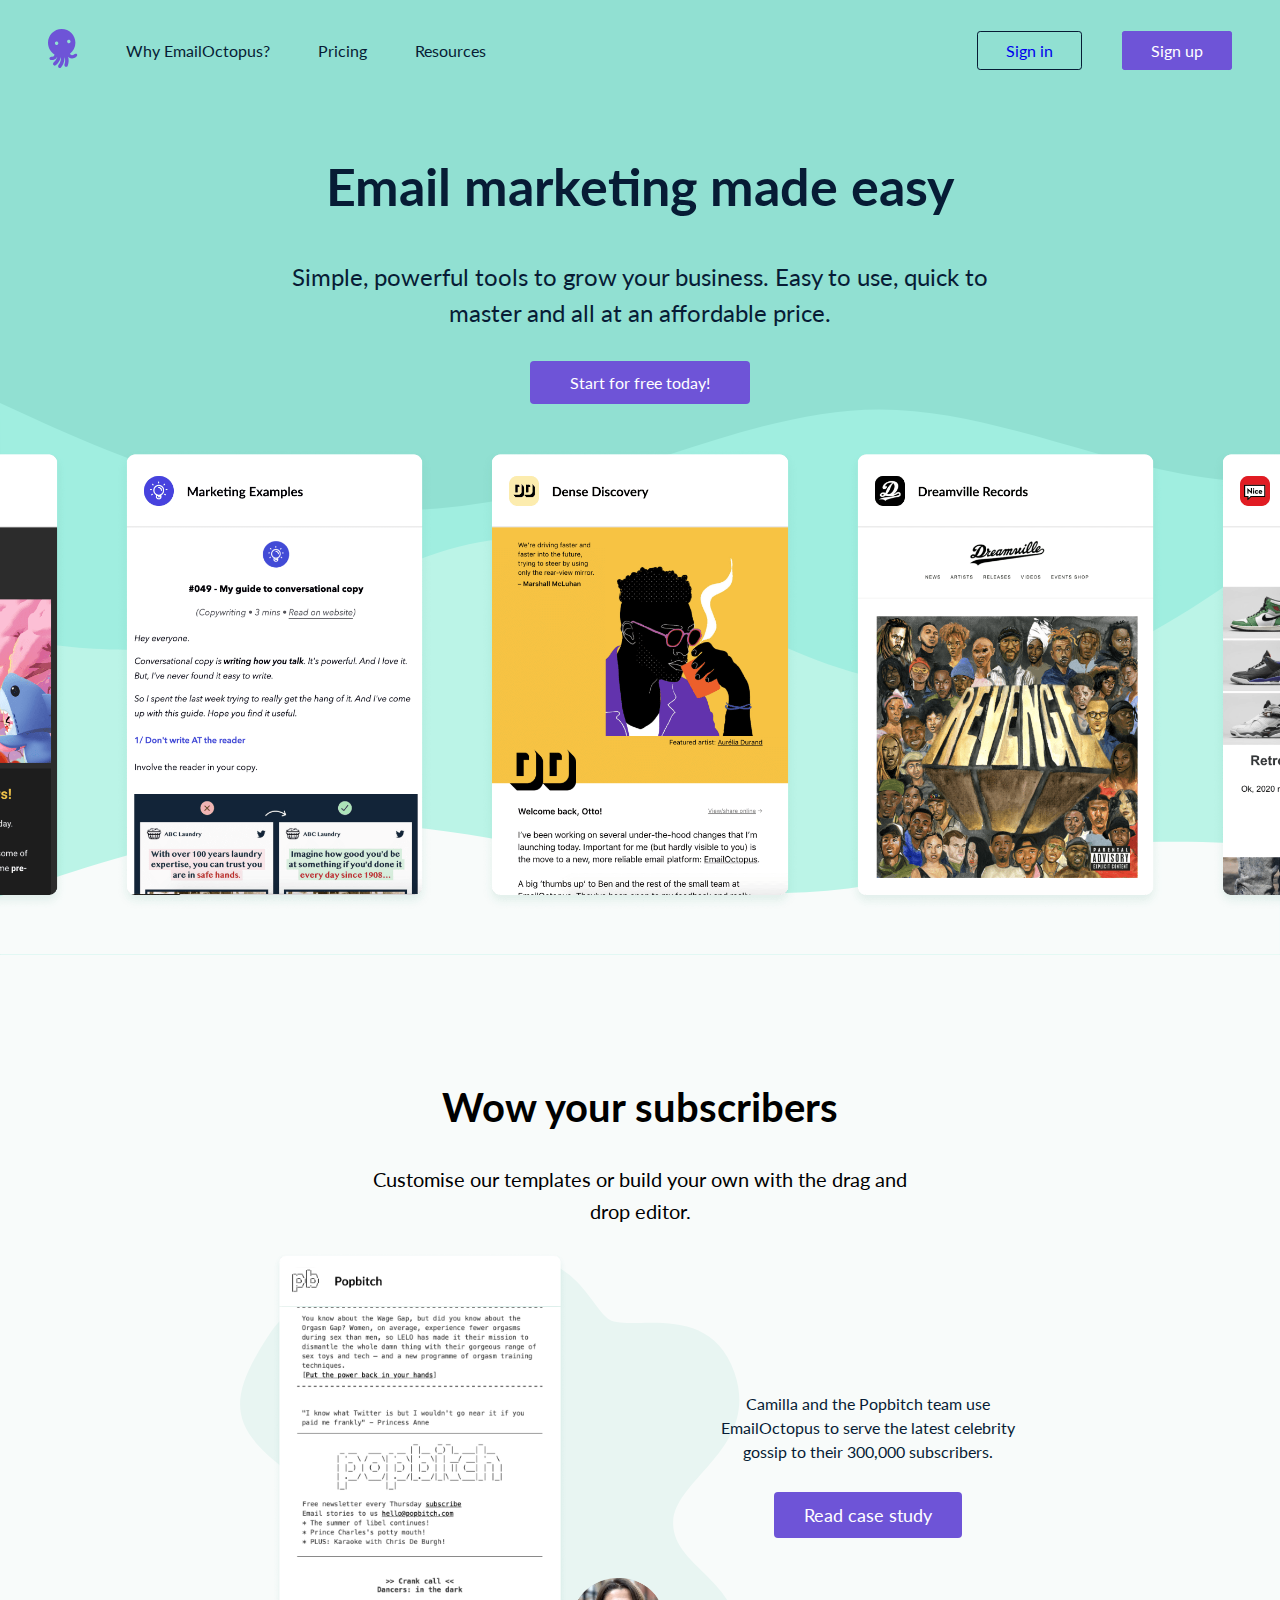
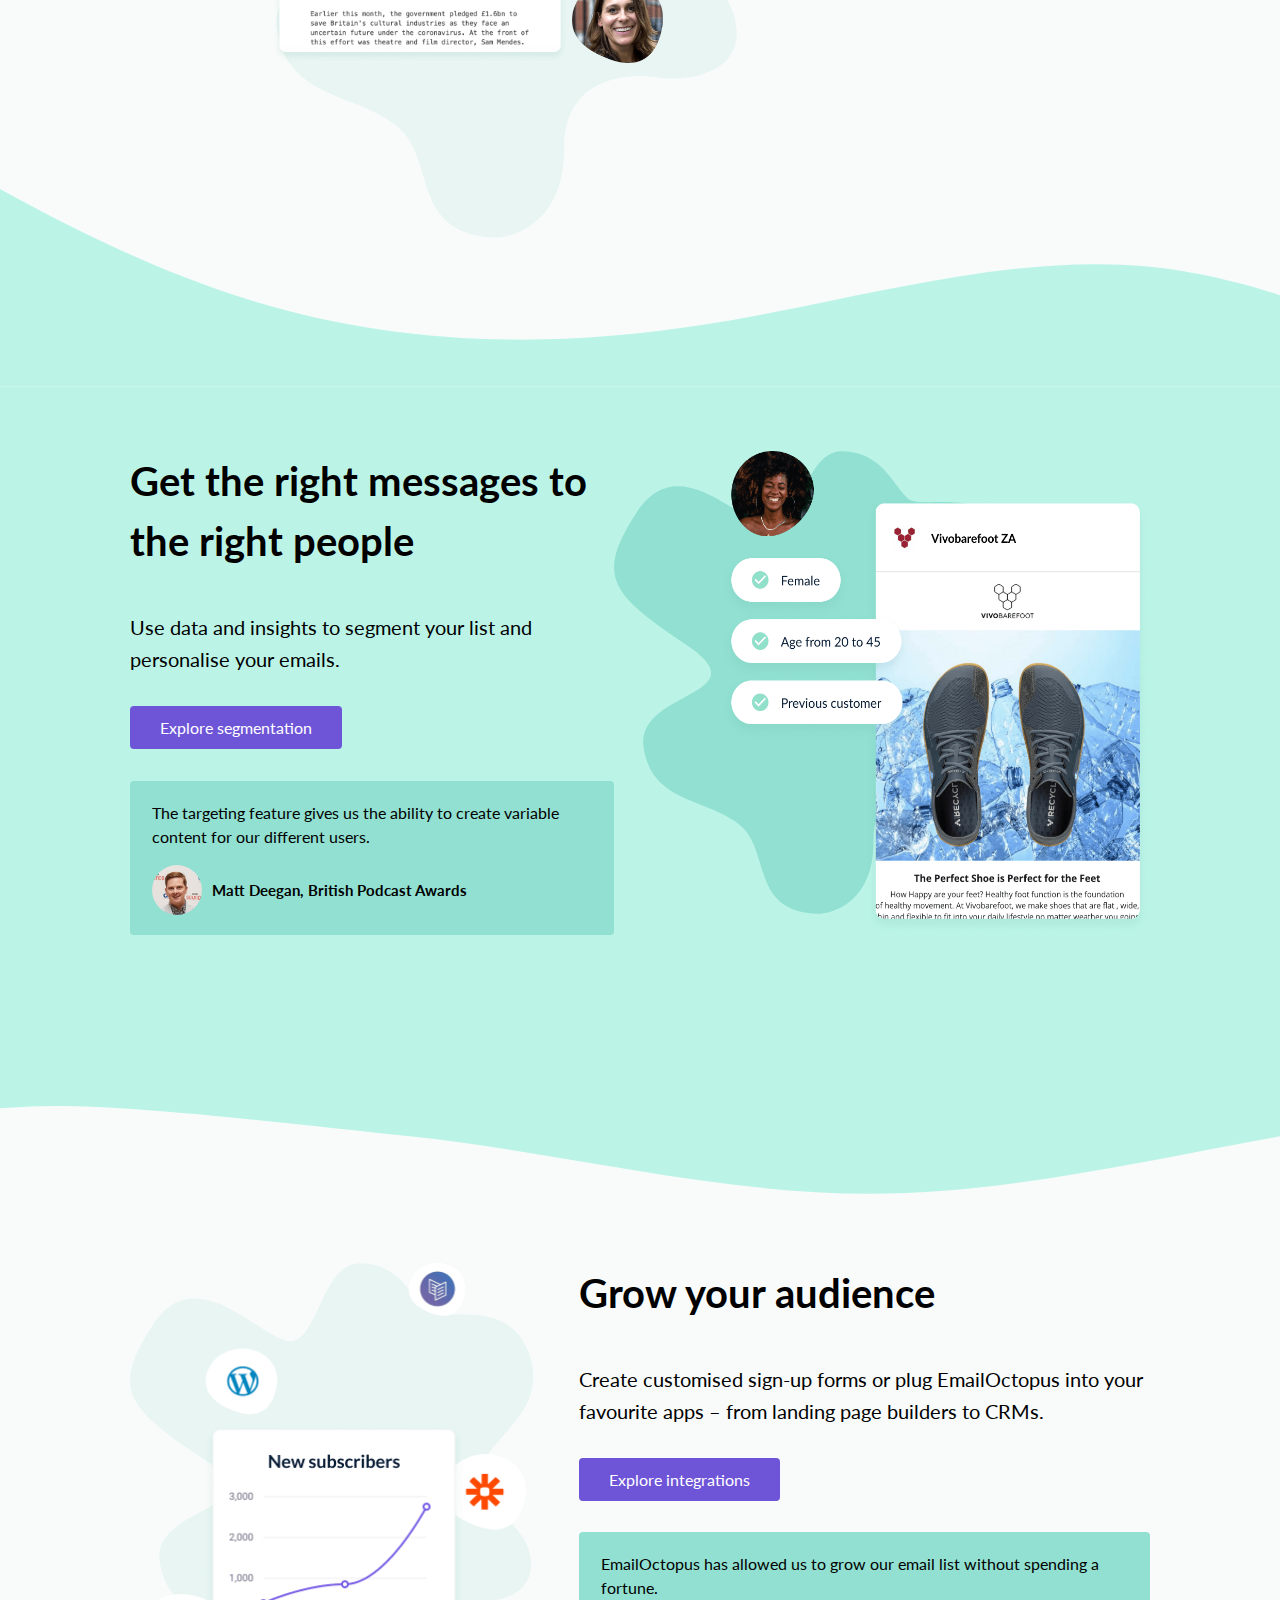
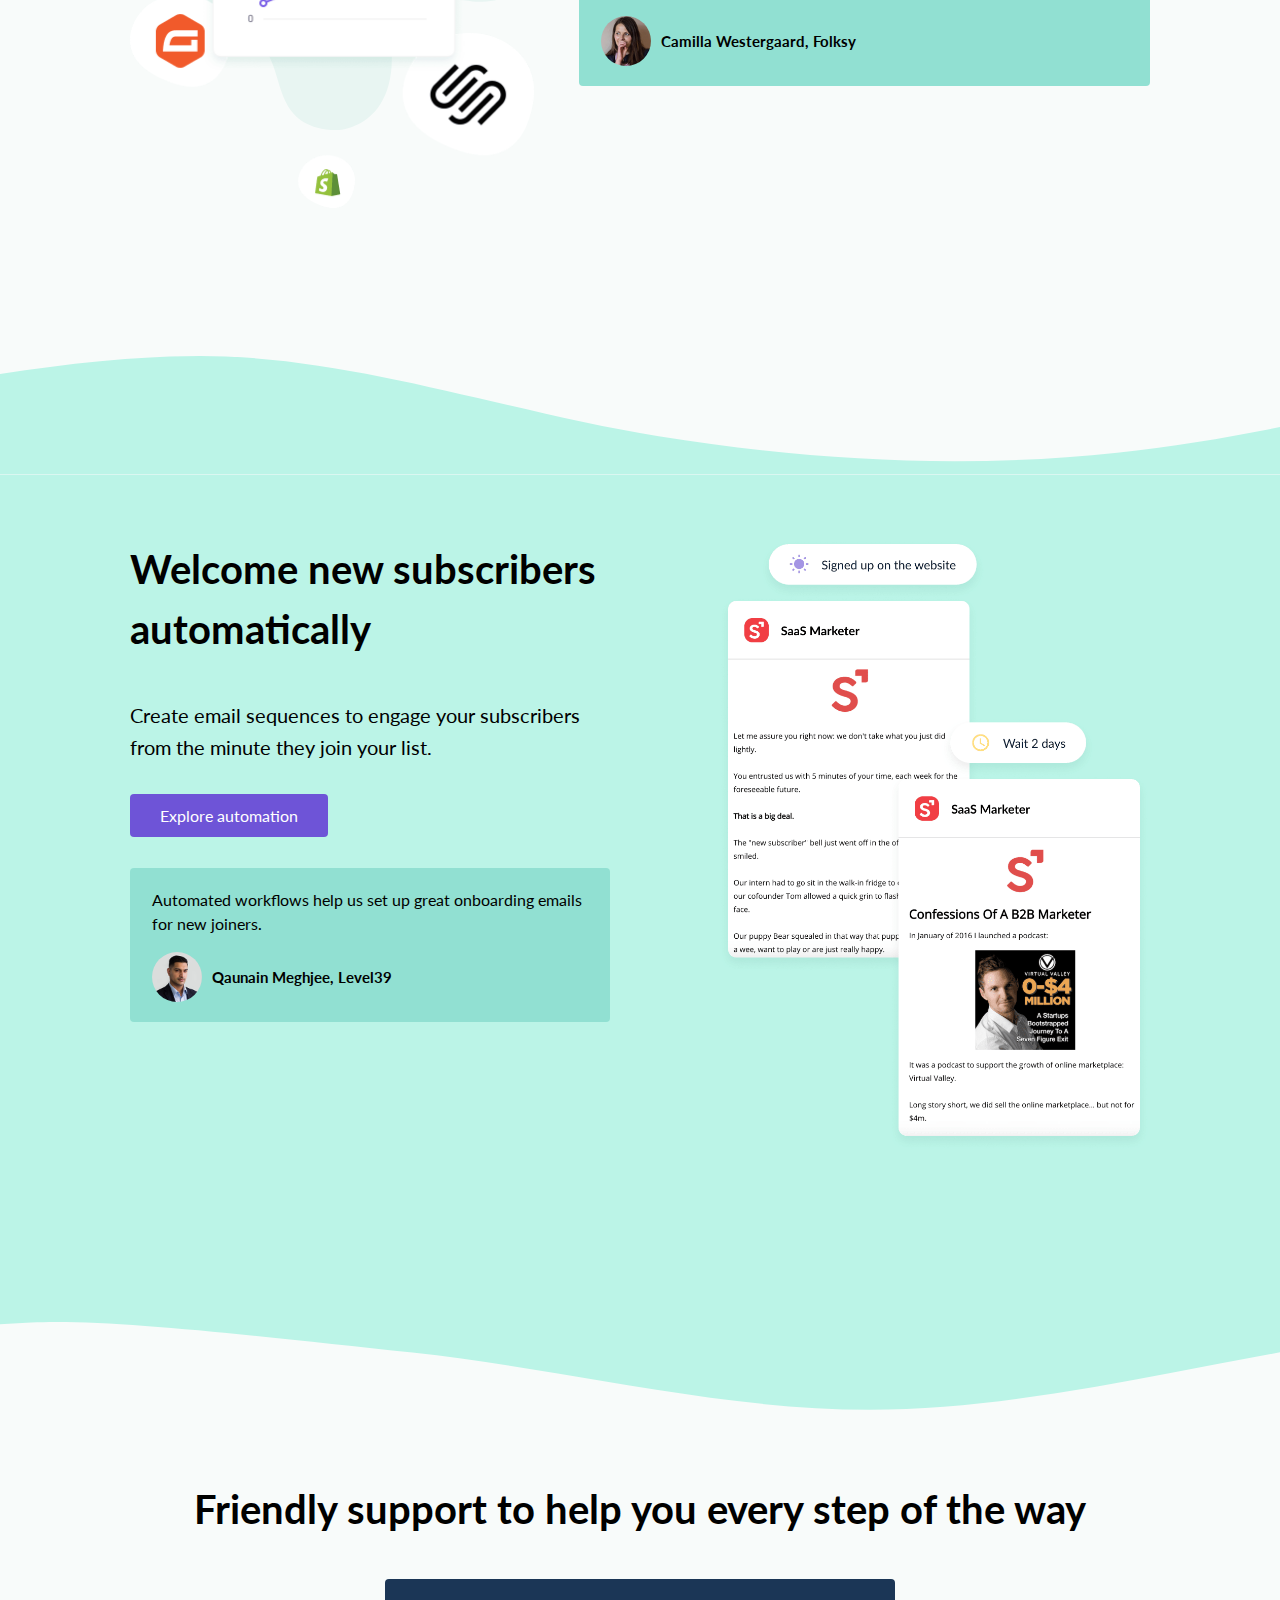
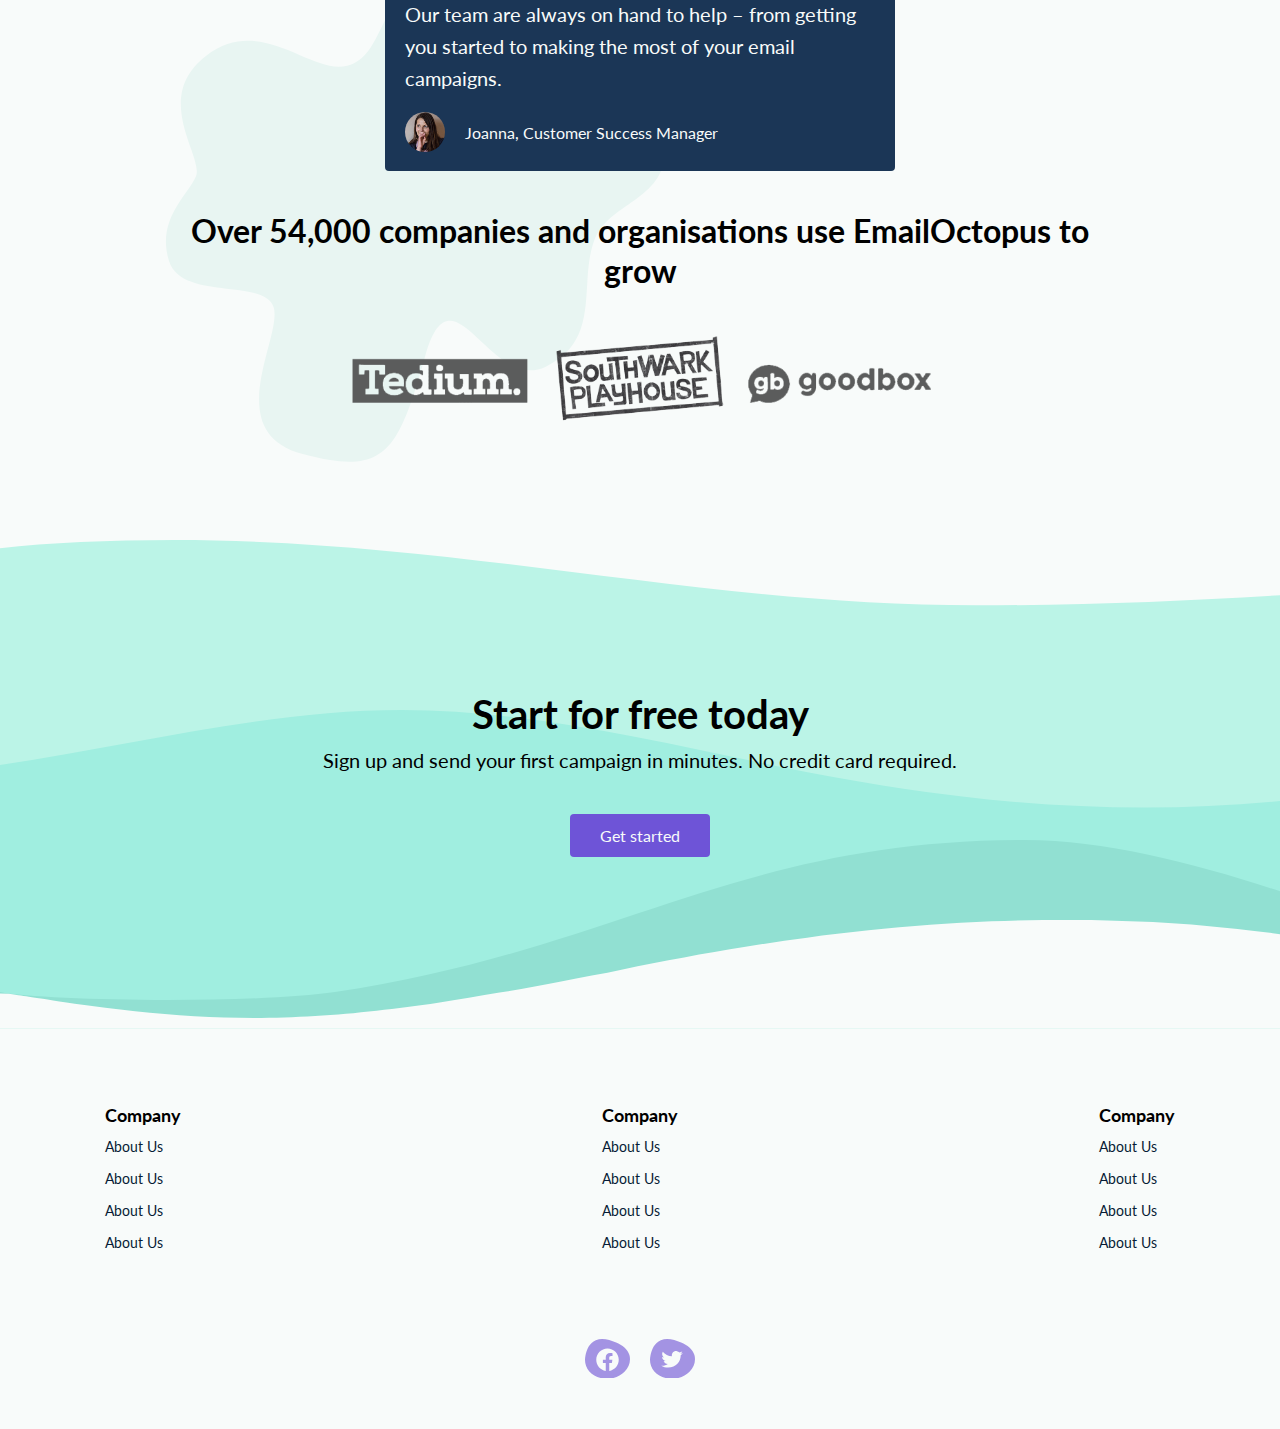
==== index.html @ 508e400a "home page created" ====
<!DOCTYPE html>
<html lang="en">
<head>
    <meta charset="UTF-8">
    <meta http-equiv="X-UA-Compatible" content="IE=edge">
    <meta name="viewport" content="width=device-width, initial-scale=1.0">
    <title>Document</title>
    <link rel="stylesheet" href="assets/css/main.css">
    <link rel="preconnect" href="https://fonts.gstatic.com">
    <link href="https://fonts.googleapis.com/css2?family=Lato:wght@100;300;400;700;900&display=swap" rel="stylesheet">
</head>
<body>
    <nav class="header-container">
        <a href="#">
            <svg viewBox="0 0 30 39" fill="#6e54d7" xmlns="http://www.w3.org/2000/svg">
                <title>EmailOctopus logo</title>
                <path d="M28.4565 24.8621C27.4755 24.3449 26.3964 24.9457 25.9663 25.3868C25.7097 25.653 25.3928 25.8584 25.0457 25.9877C24.6986 26.117 24.3288 26.1702 23.959 26.1398C23.5893 26.1094 23.2346 25.9953 22.9101 25.8127C22.5856 25.6302 22.314 25.3716 22.0951 25.0674C22.0423 24.9914 21.997 24.9153 21.9518 24.8317C25.2721 22.3067 27.4076 18.2987 27.4001 13.7811C27.3925 6.14543 21.1896 -0.0528967 13.6133 0.000340391C6.0822 0.0535775 0 6.21387 0 13.8116C0 18.755 2.58078 23.09 6.45196 25.5313C6.43687 25.653 6.41423 25.7747 6.38405 25.8964C6.29349 26.2615 6.11993 26.5961 5.886 26.8851C5.65207 27.1741 5.35777 27.4023 5.01819 27.562C4.68616 27.7217 4.3164 27.8053 3.94664 27.8053C3.3354 27.8053 1.70543 28.0031 1.44886 29.1819C1.21493 30.2618 2.16575 30.9159 3.06374 31.0528C3.35804 31.0984 3.65988 31.1212 3.96173 31.1212C4.81445 31.1212 5.65961 30.9235 6.42932 30.5585C7.19903 30.1934 7.87818 29.6534 8.42151 28.9918C8.64789 28.718 8.84409 28.429 9.01011 28.1248C9.01011 28.1248 9.01011 28.1172 9.01765 28.1172C9.07048 28.0183 9.2214 28.0791 9.18367 28.1856C9.17612 28.2008 9.17612 28.2084 9.16858 28.2236C8.82145 29.3036 8.31586 30.3227 7.65935 31.2505C7.12357 32.0035 6.50478 32.6879 5.81054 33.2812C5.06347 33.92 4.78426 34.9999 5.28985 35.8441C5.79545 36.6883 6.88964 36.9621 7.65935 36.3537C8.76108 35.4867 9.72699 34.46 10.542 33.304C11.4626 31.9959 12.1644 30.5508 12.6172 29.0146C12.6549 28.8777 12.7077 28.6875 12.753 28.4898C12.7832 28.3529 12.9869 28.3757 12.9869 28.5126C12.9945 28.6875 12.9945 28.8625 12.9945 29.0298C12.9718 30.5508 12.6398 32.0491 12.021 33.4409C11.6437 34.2851 11.1608 35.076 10.5948 35.7985C9.98356 36.5666 9.92319 37.6846 10.5797 38.4147C11.2362 39.1448 12.3606 39.2057 13.002 38.4604C13.9151 37.3956 14.6697 36.2016 15.2508 34.9087C16.0733 33.0758 16.511 31.0984 16.5336 29.0906C16.5336 28.9385 16.5336 28.7864 16.5336 28.6419C16.5336 28.5354 16.6845 28.5126 16.7147 28.6115C16.76 28.7788 16.8053 28.9385 16.8355 29.0526C17.092 30.1782 17.175 31.3342 17.0769 32.4902C17.0015 33.4104 16.8053 34.3231 16.5034 35.1901C16.179 36.1179 16.4883 37.1979 17.3486 37.6618C18.2089 38.1257 19.288 37.8063 19.6426 36.8937C20.1558 35.5856 20.4727 34.2014 20.5935 32.7944C20.6991 31.5928 20.6463 30.3759 20.4576 29.1895C20.4048 28.8397 20.3293 28.4974 20.2539 28.1552C20.2312 28.0715 20.3369 28.0031 20.4048 28.0639C20.6765 28.2997 20.9708 28.505 21.2802 28.6799C22.0197 29.1058 22.8422 29.3644 23.6949 29.4329C24.5476 29.5013 25.4004 29.3796 26.2002 29.083C27.0001 28.7788 27.7246 28.3073 28.3207 27.6913C28.532 27.4707 28.7282 27.2425 28.9018 26.9916C29.43 26.2691 29.264 25.288 28.4565 24.8621ZM8.85918 15.9258C7.92346 16.0551 7.05565 15.4011 6.92737 14.4504C6.79908 13.5074 7.44805 12.6327 8.39132 12.5035C9.32704 12.3742 10.1949 13.0282 10.3231 13.9789C10.4514 14.9219 9.80245 15.7966 8.85918 15.9258ZM19.1295 12.7468C19.0012 11.8038 19.6502 10.9292 20.5935 10.7999C21.5292 10.6706 22.397 11.3246 22.5253 12.2753C22.6536 13.2184 22.0046 14.093 21.0613 14.2223C20.118 14.3515 19.2578 13.6899 19.1295 12.7468Z"></path>
            </svg>
        </a>
        <div class="header-bar">
            <div class="link-bar-left">
                <li>
                    <a href="#">Why EmailOctopus?</a>
                </li>
                <li>
                    <a href="#">Pricing</a>
                </li>
                <li>
                    <a href="#">Resources</a>
                </li>
            </div>
            <div class="link-bar-right">
                <li>
                    <a href="#">Sign in</a>
                </li>
                <li>
                    <a href="#">Sign up</a>
                </li>
            </div>
        </div>  
        <div class="link-btn" onclick="navbar()">
            <div class="line1"></div>
            <div class="line2"></div>
            <div class="line3"></div>
        </div>
    </nav>
    <main class="main-container">
            <div class="top-section">
                <div class="cv-description">
                    <h3>Email marketing made easy</h3>
                    <p>Simple, powerful tools to grow your business. Easy to use, quick to master and all at an affordable price.</p>
                    <li>
                        <a href="#">Start for free today!</a>
                    </li>
                </div>
            </div>
            <div class="card-section">
                <div class="card-container">
                    <svg class="graphic graphic-wave-header-3 graphic-bg-3 fill-functional-1" preserveAspectRatio="none" fill="#A0EEE0" version="1.1" viewBox="0 0 1366.7 589.78" xmlns="http://www.w3.org/2000/svg">
                        <path d="m1366 86.48c-33.52-1.2992-68.96-4.5662-104.4-11.032-107.47-19.604-214.93-68.614-322.4-68.614-107.47 0-214.93 49.01-322.4 78.416-107.47 29.406-214.93 39.208-322.4 19.604-107.47-19.604-214.93-68.614-268.67-93.119l-25.733-11.736 0.7161 589.78h1366z" clip-rule="evenodd" fill-rule="evenodd"></path>
                    </svg>
                    <svg class="graphic graphic-wave-header-2 graphic-bg-2 fill-brand-1" preserveAspectRatio="none" fill="#BBF4E7" version="1.1" viewBox="0 0 1366 444.1" xmlns="http://www.w3.org/2000/svg">
                        <path d="m20.1 108.1-20.1-3.012v90.087l-1.0082e-4 244.14 1366 4.7875 1e-4 -248.93v-187.29c-48.39 36.25-144 107.6-239.6 136.25-96.2 28.827-192.4 14.414-288.6-28.826-27.486-12.354-54.971-27.061-82.457-41.768-68.714-36.769-137.43-73.537-206.14-73.537-60.125 0-120.25 28.151-180.38 56.301-36.075 16.891-72.15 33.781-108.22 44.591-96.2 28.826-192.4 14.413-240.5 7.207z" clip-rule="evenodd" fill-rule="evenodd"></path>
                    </svg>
                    <svg class="graphic graphic-wave-header-1 graphic-bg-1 fill-bg-1" preserveAspectRatio="none" fill="#F8FBFA" version="1.1" viewBox="0 0 1366 139.47" xmlns="http://www.w3.org/2000/svg">
                        <path d="m359.81 0.0058345c-33.069 0.12751-66.138 2.3484-99.207 6.9316-96.2 13.333-192.4 46.664-240.5 63.33l-20.1 6.9648 1.2541e-4 62.235h1366l-1e-4 -115.93c-48.39-3.353-144-9.8555-239.6 3.3945-36.07 5-72.151 12.813-108.22 20.625-60.13 13.021-120.25 26.041-180.38 26.041-68.714 0-137.43-17.006-206.14-34.012-27.485-6.803-54.971-13.606-82.457-19.32-63.131-13.124-126.26-20.507-189.39-20.264z" stroke-width=".77001"></path>
                    </svg>
                    <div class="img-container">
                        <img src="assets/img/1.png" alt="">
                        <img src="assets/img/2.png" alt="">
                        <img src="assets/img/3.png" alt="">
                        <img src="assets/img/4.png" alt="">
                        <img src="assets/img/5.png" alt="">
                    </div>
                </div>
            </div>
            <div class="middle-section">
                <div class="title-box">
                    <h3>Wow your subscribers</h3>
                    <p>Customise our templates or build your own with the drag and drop editor.</p>
                </div>
                <div class="info-section">
                    <svg class="graphic graphic-bg graphic-center h-100 graphic-md-left fill-bg-2" viewBox="0 0 299 346" fill="#E8F5F2" xmlns="http://www.w3.org/2000/svg">
                        <path d="M193.887 292.252C194.155 335.38 165.663 346.053 151.384 345.999C100.805 343.156 118.011 298.092 93.1723 278.733C68.3335 259.373 27.5538 262.695 22.0277 220.844C16.5015 178.993 110.979 183.18 54.494 145.201C-1.99087 107.222 -14.7824 94.1533 17.289 45.4336C49.3604 -3.28618 96.7116 56.6337 118.067 57.8339C139.423 59.0342 141.653 -0.344458 170.94 0.178806C200.226 0.7021 208.95 25.8922 219.683 35.4772C230.417 45.0621 280.14 23.157 295.656 67.815C311.171 112.473 260.512 130.957 259.056 156.698C257.601 182.439 296.56 191.365 297.036 222.827C297.417 247.998 268.331 251.902 253.74 250.707C233.678 246.586 193.62 249.125 193.887 292.252Z"></path>
                    </svg>
                    <div class="info-box">
                        <div class="img-bar">
                            <img src="assets/img/popbitch.png" alt="">
                            <img src="assets/img/popbitch_avatar.png" alt="">
                        </div>
                        <div class="text-bar">
                            <p>Camilla and the Popbitch team use EmailOctopus to serve the latest celebrity gossip to their 300,000 subscribers.</p>
                            <a href="#">Read case study</a>
                        </div>
                    </div>
                </div>
            </div>
            <div class="cv-template-container">
                <div class="svg-section">
                    <svg class="graphic graphic-wave-top-xl fill-brand-1" preserveAspectRatio="none" viewBox="0 0 1366 180" fill="#BBF4E7" xmlns="http://www.w3.org/2000/svg">
                        <path fill-rule="evenodd" clip-rule="evenodd" d="M1365.99 174.378C1262.57 134.148 1160.32 83.6179 1053.72 71.5525C919.176 56.3253 777.701 102.365 639 123.897C500.298 145.43 364.37 142.456 232.603 102.722C147.682 77.1146 65.4875 36.0674 -0.0120007 0.00146407C-0.0122446 111.33 -0.0121572 100.656 -0.0119383 180.001C469.5 180.001 916 180 1365.99 180C1365.99 177 1365.99 174.378 1365.99 174.378Z"></path>
                    </svg>
                </div>
                <div class="template-section">
                    <div class="template-box">
                        <div class="left-box">
                            <h3>Get the right messages to the right people</h3>
                            <p>Use data and insights to segment your list and personalise your emails.</p>
                            <a href="#">Explore segmentation</a>
                            <div class="card">
                                <p>The targeting feature gives us the ability to create variable content for our different users.</p>
                                <div class="img-box">
                                    <img src="assets/img/avatar1.jpg" alt="">
                                    <span>Matt Deegan, British Podcast Awards</span>
                                </div>
                            </div>
                        </div>
                        <div class="right-box">
                            <svg class="graphic graphic-bg graphic-center h-100 fill-functional-2" viewBox="0 0 299 346" fill="#91E0D2" xmlns="http://www.w3.org/2000/svg">
                                <path d="M193.887 292.252C194.155 335.38 165.663 346.053 151.384 345.999C100.805 343.156 118.011 298.092 93.1723 278.733C68.3335 259.373 27.5538 262.695 22.0277 220.844C16.5015 178.993 110.979 183.18 54.494 145.201C-1.99087 107.222 -14.7824 94.1533 17.289 45.4336C49.3604 -3.28618 96.7116 56.6337 118.067 57.8339C139.423 59.0342 141.653 -0.344458 170.94 0.178806C200.226 0.7021 208.95 25.8922 219.683 35.4772C230.417 45.0621 280.14 23.157 295.656 67.815C311.171 112.473 260.512 130.957 259.056 156.698C257.601 182.439 296.56 191.365 297.036 222.827C297.417 247.998 268.331 251.902 253.74 250.707C233.678 246.586 193.62 249.125 193.887 292.252Z"></path>
                            </svg>
                            <img src="assets/img/illustration.6b81738e.png" alt="">
                        </div>
                    </div>
                </div>
                <div class="svg-bottom-section">
                    <svg class="graphic graphic-wave-bottom-l fill-bg-1" preserveAspectRatio="none" fill="#F8FBFA" version="1.1" viewBox="0 0 362.44 22.445" xmlns="http://www.w3.org/2000/svg">
                        <g transform="translate(130.46 -46.783)">
                        <path d="m231.97 47.332c-13.6 1.0123-28.214 2.6632-41.814 4.8534-36.83 5.9315-73.66 15.818-110.49 15.818-36.83 0-73.66-9.8862-110.49-13.84-36.83-3.9544-73.66-8.2243-92.075-7.2357l-7.567 0.40618v21.894h362.44z"></path>
                        </g>
                    </svg>
                </div>
            </div>
            <div class="cv-features-container">
                <div class="features-box">
                    <div class="left-box">
                        <svg class="graphic graphic-bg graphic-center w-100 fill-bg-2" viewBox="0 0 299 346" fill="#E8F5F2" xmlns="http://www.w3.org/2000/svg">
                            <path d="M193.887 292.252C194.155 335.38 165.663 346.053 151.384 345.999C100.805 343.156 118.011 298.092 93.1723 278.733C68.3335 259.373 27.5538 262.695 22.0277 220.844C16.5015 178.993 110.979 183.18 54.494 145.201C-1.99087 107.222 -14.7824 94.1533 17.289 45.4336C49.3604 -3.28618 96.7116 56.6337 118.067 57.8339C139.423 59.0342 141.653 -0.344458 170.94 0.178806C200.226 0.7021 208.95 25.8922 219.683 35.4772C230.417 45.0621 280.14 23.157 295.656 67.815C311.171 112.473 260.512 130.957 259.056 156.698C257.601 182.439 296.56 191.365 297.036 222.827C297.417 247.998 268.331 251.902 253.74 250.707C233.678 246.586 193.62 249.125 193.887 292.252Z"></path>
                        </svg>
                        <img src="assets/img/subscribers.3e78f9d4.png" alt="">
                    </div>
                    <div class="right-box">
                        <h3>Grow your audience</h3>
                        <p>Create customised sign-up forms or plug EmailOctopus into your favourite apps – from landing page builders to CRMs.</p>
                        <a href="#">Explore integrations</a>
                        <div class="card">
                            <p>EmailOctopus has allowed us to grow our email list without spending a fortune.</p>
                            <div class="img-box">
                                <img src="assets/img/cw.9c2ed778.jpg" alt="">
                                <span>Camilla Westergaard, Folksy</span>
                            </div>
                        </div>
                    </div>
                </div>
            </div>
            <div class="cv-template-container">
                <div class="svg-section">
                    <svg class="graphic graphic-wave-top-xl fill-brand-1" preserveAspectRatio="none" viewBox="0 0 1366 108" fill="#BBF4E7" xmlns="http://www.w3.org/2000/svg">
                        <path fill-rule="evenodd" clip-rule="evenodd" d="M0 16.3727C60.7336 7.11266 121.467 5.3095e-06 182.201 0C321.401 -1.21692e-05 460.601 50.6821 599.801 73.1004C739.001 95.5187 878.201 102.991 1017.4 88.0459C1156.6 73.1004 1296.4 35.0547 1366 16.3728V108C844 108 182.201 108 1.02158e-05 108C6.2037e-06 79.7962 2.70926e-06 49.4139 0 16.3727Z"></path>
                    </svg>
                </div>
                <div class="template-section">
                    <div class="template-box">
                        <div class="left-box">
                            <h3>Welcome new subscribers automatically</h3>
                            <p>Create email sequences to engage your subscribers from the minute they join your list.</p>
                            <a href="#">Explore automation</a>
                            <div class="card">
                                <p>Automated workflows help us set up great onboarding emails for new joiners.</p>
                                <div class="img-box">
                                    <img src="assets/img/qm.9891d286.jpg" alt="">
                                    <span>Qaunain Meghjee, Level39</span>
                                </div>
                            </div>
                        </div>
                        <div class="right-box">
                            <svg class="graphic graphic-bg graphic-center w-100 h-100 pt-lg-6 fill-functional-2" viewBox="0 0 299 346" fill="none" xmlns="http://www.w3.org/2000/svg">
                                <path d="M193.887 292.252C194.155 335.38 165.663 346.053 151.384 345.999C100.805 343.156 118.011 298.092 93.1723 278.733C68.3335 259.373 27.5538 262.695 22.0277 220.844C16.5015 178.993 110.979 183.18 54.494 145.201C-1.99087 107.222 -14.7824 94.1533 17.289 45.4336C49.3604 -3.28618 96.7116 56.6337 118.067 57.8339C139.423 59.0342 141.653 -0.344458 170.94 0.178806C200.226 0.7021 208.95 25.8922 219.683 35.4772C230.417 45.0621 280.14 23.157 295.656 67.815C311.171 112.473 260.512 130.957 259.056 156.698C257.601 182.439 296.56 191.365 297.036 222.827C297.417 247.998 268.331 251.902 253.74 250.707C233.678 246.586 193.62 249.125 193.887 292.252Z"></path>
                            </svg>
                            <img src="assets/img/sequence.61710231.png" alt="">
                        </div>
                    </div>
                </div>
                <div class="svg-bottom-section">
                    <svg class="graphic graphic-wave-bottom-l fill-bg-1" preserveAspectRatio="none" fill="#F8FBFA" version="1.1" viewBox="0 0 362.44 22.445" xmlns="http://www.w3.org/2000/svg">
                        <g transform="translate(130.46 -46.783)">
                        <path d="m231.97 47.332c-13.6 1.0123-28.214 2.6632-41.814 4.8534-36.83 5.9315-73.66 15.818-110.49 15.818-36.83 0-73.66-9.8862-110.49-13.84-36.83-3.9544-73.66-8.2243-92.075-7.2357l-7.567 0.40618v21.894h362.44z"></path>
                        </g>
                        </svg>
                </div>
            </div>
            <div class="bottom-section">
                <div class="bottom-container">
                    <h3>Friendly support to help you every step of the way</h3>
                    <div class="description-section">
                        <svg class="graphic graphic-bg-2 graphic-center h-100 fill-bg-2" viewBox="0 0 482 466" fill="#E8F5F2" xmlns="http://www.w3.org/2000/svg">
                            <path d="M387.305 111.07C445.318 91.5681 472.312 125.116 478.557 144.327C497.106 213.554 428.752 210.435 413.648 252.404C398.545 294.374 421.067 347.697 367.102 373.698C313.137 399.7 276.976 270.889 250.779 363.646C224.583 456.404 212.628 479.393 132.768 457.922C52.9087 436.452 112.721 346.228 104.889 316.999C97.0568 287.77 16.035 311.129 3.78118 271.543C-8.47261 231.957 21.6204 209.055 29.7903 190.377C37.9601 171.7 -13.5674 114.608 39.7605 73.9374C93.0884 33.2672 140.419 93.135 175.759 83.6659C211.098 74.1967 205.89 17.8837 248.087 3.27932C281.845 -8.40419 299.977 28.9469 304.824 49.0829C308.146 77.8707 329.293 130.571 387.305 111.07Z"></path>
                        </svg>
                        <div class="card-box">
                            <div class="card">
                                <p>Our team are always on hand to help – from getting you started to making the most of your email campaigns.</p>
                                <div class="img-box">
                                    <img src="assets/img/cw.9c2ed778.jpg" alt="">
                                    <span>Joanna, Customer Success Manager</span>
                                </div>
                            </div>
                        </div>
                    </div>
                    <span>Over 54,000 companies and organisations use EmailOctopus to grow</span>
                    <div class="sponsors-img">
                        <img src="assets/img/tedium.6b54ee84.png" alt="">
                        <img src="assets/img/southwark.815d8552.png" alt="">
                        <img src="assets/img/goodbox.65c74a2d.png" alt="">
                    </div>
                </div>
                <div class="svg-box">
                    <svg class="graphic graphic-wave-top-m fill-brand-1" preserveAspectRatio="none" viewBox="0 0 1366 73" fill="#BBF4E7" xmlns="http://www.w3.org/2000/svg">
                        <path d="M158.5 0C417.5 0 635.5 59.5 889.5 59.5C1090.05 59.5 1288.6 42.2904 1366 33.3495V73H0V7.5C44.5897 2.48657 98.3282 0 158.5 0Z"></path>
                    </svg>
                </div>
            </div>
            <div class="cv-prepare-container">
                <div class="cv-prepare-box">
                    <h3>Start for free today</h3>
                    <p>Sign up and send your first campaign in minutes. No credit card required.</p>
                    <a href="#">Get started</a>
                </div>
                <div class="svg-container">
                    <svg class="graphic graphic-wave-footer-3 graphic-bg-3 fill-functional-1" fill="#A0EEE0" viewBox="0 0 1366 290" preserveAspectRatio="none">
                        <path fill-rule="evenodd" clip-rule="evenodd" d="M1.52588e-05 50.176C121.96 31.837 243.919 0.00671387 365.879 0.00671387C502.926 0.00671387 639.974 40.1997 777.021 64.3155C914.069 88.4313 1051.12 96.4699 1188.16 80.3927C1249.49 73.1986 1310.81 61.1756 1366 48.2852C1366 144.517 1366 199.706 1366 289.007C1310.81 289.007 1249.49 289.007 1188.16 289.007C1051.12 289.007 914.069 289.007 777.021 289.007C639.974 289.007 502.926 289.007 365.879 289.007C243.919 289.007 0 289.007 0 289.007C0 289.007 7.62939e-06 157 1.52588e-05 50.176Z"></path>
                    </svg>
                    <svg class="graphic graphic-wave-footer-2 graphic-bg-2 fill-functional-2" fill="#91E0D2" viewBox="0 0 1366 172" preserveAspectRatio="none">
                        <path fill-rule="evenodd" clip-rule="evenodd" d="M1366 113.165C1357.25 111.142 1348.36 108.771 1339.33 106.007C1233.15 73.5067 1068.94 0.00671387 933.748 0.00671387C670.654 0.00671387 561.507 100.377 305 138.507C231 149.507 39.5581 146.655 0.00012207 138.507C0.00012207 179.771 0.00012207 109.087 0.00012207 171.507C39.5581 171.507 81.0735 171.507 122.589 171.507C257.782 171.507 392.975 171.507 528.168 171.507C663.361 171.507 798.555 171.507 933.748 171.507C1068.94 171.507 1204.13 171.507 1339.33 171.507C1348.56 171.507 1366 171.507 1366 171.507C1366 171.507 1366 145.507 1366 113.165Z"></path>
                    </svg>
                    <svg class="graphic graphic-wave-footer-1 graphic-bg-1 fill-bg-1" fill="#F8FBFA" viewBox="0 0 1366 100" preserveAspectRatio="none">
                        <path d="m0 67v32h1366v-47c-18-4.2-32-8.7-51-13-20-4.1-40-8.2-61-12-10-1.9-21-3.7-31-5.5-11-1.8-21-3.5-32-5s-21-3.1-32-4.5c-11-1.4-22-2.7-32-3.8-9.4-1-19-1.9-28-2.7-9.4-0.82-19-1.6-28-2.2-9.4-0.64-19-1.2-28-1.6-9.4-0.46-19-0.83-28-1.1-9.4-0.28-19-0.48-28-0.59-9.4-0.11-19-0.14-28-0.086-19 0.11-38 0.55-56 1.3s-38 1.8-56 3.2-38 3-56 5c-19 2-38 4.2-56 6.7-19 2.5-38 5.3-56 8.3-19 3-38 6.3-56 9.7-19 3.4-38 7-56 11s-38 7.2-56 11-38 7-56 10-38 6.4-56 9.2c-9.4 1.4-19 2.7-28 3.9-9.4 1.2-19 2.4-28 3.4-9.4 1-19 2-28 2.8s-19 1.5-28 2.1c-9.4 0.58-19 1-28 1.3s-19 0.46-28 0.46c-9.1 0-18-0.15-27-0.43-9.1-0.28-18-0.7-27-1.2-9.1-0.54-18-1.2-27-2-9.1-0.76-18-1.6-27-2.6-18-1.9-36-4.2-55-6.7-42-6.5-42-6.4-60-9.1z"></path>
                    </svg>
                </div>
            </div>
    </main>
    <footer class="footer-container">
        <div class="footer-box">
            <div class="about">
                <h3>Company</h3>
                <ul>
                    <li>
                        <a href="#">About Us</a>
                    </li>
                    <li>
                        <a href="#">About Us</a>
                    </li>
                    <li>
                        <a href="#">About Us</a>
                    </li>
                    <li>
                        <a href="#">About Us</a>
                    </li>
                </ul>
            </div>
            <div class="contact">
                <h3>Company</h3>
                <ul>
                    <li>
                        <a href="#">About Us</a>
                    </li>
                    <li>
                        <a href="#">About Us</a>
                    </li>
                    <li>
                        <a href="#">About Us</a>
                    </li>
                    <li>
                        <a href="#">About Us</a>
                    </li>
                </ul>
            </div>
            <div class="template">
                <h3>Company</h3>
                <ul>
                    <li>
                        <a href="#">About Us</a>
                    </li>
                    <li>
                        <a href="#">About Us</a>
                    </li>
                    <li>
                        <a href="#">About Us</a>
                    </li>
                    <li>
                        <a href="#">About Us</a>
                    </li>
                </ul>
            </div>
        </div>
        <div class="social-media">
            <a href="#" class="facebook">
                <svg class="graphic-social fill-functional-5" viewBox="0 0 52 46" fill="none" xmlns="http://www.w3.org/2000/svg">
                    <path fill-rule="evenodd" clip-rule="evenodd" d="M25.0142 45.9983C17.177 45.9164 9.80779 42.7741 4.99829 37.458C0.263109 32.224 -0.812269 25.4742 0.541995 18.9484C1.99876 11.9287 5.01382 4.50477 12.4826 1.39341C19.968 -1.72485 28.585 0.912889 35.9806 4.18535C43.0683 7.32156 49.4283 11.9361 51.3365 18.5857C53.2814 25.3637 50.8212 32.4974 45.6501 37.8827C40.5855 43.1571 32.973 46.0814 25.0142 45.9983Z"></path>
                    <path d="M39 24.0795C39 16.8559 33.1797 11 26 11C18.8203 11 13 16.8559 13 24.0795C13 30.6077 17.7539 36.0188 23.9688 37V27.8602H20.668V24.0795H23.9688V21.1979C23.9688 17.9198 25.9096 16.1092 28.879 16.1092C30.3009 16.1092 31.7891 16.3646 31.7891 16.3646V19.5834H30.1498C28.535 19.5834 28.0312 20.5917 28.0312 21.6271V24.0795H31.6367L31.0604 27.8602H28.0312V37C34.2461 36.0188 39 30.6077 39 24.0795Z" fill="#F8FBFA"></path>
                </svg>
            </a>
            <a href="#" class="twitter">
                <svg class="graphic-social fill-functional-5" viewBox="0 0 52 46" fill="none" xmlns="http://www.w3.org/2000/svg">
                    <path fill-rule="evenodd" clip-rule="evenodd" d="M25.0142 45.9983C17.177 45.9164 9.80779 42.7741 4.99829 37.458C0.263109 32.224 -0.812269 25.4742 0.541995 18.9484C1.99876 11.9287 5.01382 4.50477 12.4826 1.39341C19.968 -1.72485 28.585 0.912889 35.9806 4.18535C43.0683 7.32156 49.4283 11.9361 51.3365 18.5857C53.2814 25.3637 50.8212 32.4974 45.6501 37.8827C40.5855 43.1571 32.973 46.0814 25.0142 45.9983Z"></path>
                    <path d="M20.862 33C30.296 33 35.456 25.6895 35.456 19.3498C35.456 19.1422 35.456 18.9355 35.441 18.7297C36.4448 18.0506 37.3114 17.2097 38 16.2464C37.0639 16.6344 36.0708 16.8888 35.054 17.0012C36.1247 16.4017 36.9261 15.4587 37.309 14.3477C36.3022 14.9065 35.2006 15.3003 34.052 15.5122C33.2787 14.7431 32.2559 14.2338 31.1419 14.0631C30.0279 13.8924 28.8848 14.07 27.8895 14.5681C26.8943 15.0663 26.1023 15.8575 25.6362 16.8191C25.1701 17.7807 25.0558 18.8592 25.311 19.8876C23.2718 19.792 21.2768 19.2964 19.4556 18.4328C17.6345 17.5693 16.0278 16.3572 14.74 14.8752C14.0841 15.9314 13.8832 17.1816 14.1782 18.3714C14.4733 19.5612 15.242 20.6011 16.328 21.2794C15.5117 21.2568 14.7133 21.0508 14 20.6789C14 20.6986 14 20.7191 14 20.7397C14.0003 21.8473 14.4103 22.9208 15.1603 23.7779C15.9103 24.6351 16.9542 25.2232 18.115 25.4425C17.3599 25.6352 16.5676 25.6633 15.799 25.5248C16.1268 26.4781 16.7649 27.3117 17.6241 27.9091C18.4833 28.5064 19.5206 28.8377 20.591 28.8565C18.7747 30.1916 16.5311 30.9164 14.221 30.9142C13.8129 30.9134 13.4052 30.8903 13 30.845C15.3456 32.2529 18.0749 32.9997 20.862 32.9962" fill="#F8FBFA"></path>
                </svg>
            </a>
        </div>
    </footer>

    <script>
        function navbar(){
            const linkBtn   = document.querySelector(".link-btn");
            const nav       = document.querySelector(".header-bar");
            nav.classList.toggle("link-bar-active");
            linkBtn.classList.toggle("link-btn-active");
        }
    </script>
</body>
</html>
---- assets/css/main.css ----
* {
  margin: 0;
  padding: 0;
  font: inherit;
  border: 0;
  list-style: none;
  text-decoration: none;
  -webkit-box-sizing: border-box;
          box-sizing: border-box;
}

body {
  font-family: 'Lato', sans-serif;
  overflow-x: hidden;
}

.header-container {
  position: -webkit-sticky;
  position: sticky;
  top: 0;
  max-width: 100%;
  z-index: 200;
  background-color: #91e0d2;
  padding: 0 48px;
  margin: 0 auto;
  display: -webkit-box;
  display: -ms-flexbox;
  display: flex;
  height: 100px;
  -webkit-box-align: center;
      -ms-flex-align: center;
          align-items: center;
}

.header-container > a {
  margin-right: 48px;
}

.header-container > a svg {
  width: 30px;
  height: 39px;
}

.header-container .header-bar {
  width: 100%;
  height: 100px;
  display: -webkit-box;
  display: -ms-flexbox;
  display: flex;
  -webkit-box-pack: justify;
      -ms-flex-pack: justify;
          justify-content: space-between;
  -webkit-box-align: center;
      -ms-flex-align: center;
          align-items: center;
}

.header-container .header-bar .link-bar-left {
  display: -webkit-box;
  display: -ms-flexbox;
  display: flex;
  height: 100px;
  -webkit-box-align: center;
      -ms-flex-align: center;
          align-items: center;
  grid-gap: 48px;
}

.header-container .header-bar .link-bar-left li a {
  color: #071c35;
}

.header-container .header-bar .link-bar-left li a:hover {
  text-decoration: underline;
}

.header-container .header-bar .link-bar-right {
  display: -webkit-box;
  display: -ms-flexbox;
  display: flex;
  grid-gap: 40px;
}

.header-container .header-bar .link-bar-right li a {
  padding: 9px 28px;
  border-radius: 0.2rem;
  -webkit-transition: all 0.3s ease;
  transition: all 0.3s ease;
}

.header-container .header-bar .link-bar-right li:first-child a {
  border: 1px solid #071c35;
}

.header-container .header-bar .link-bar-right li:last-child a {
  background-color: #6e54d7;
  border: 1px solid #6e54d7;
  color: #fff;
}

.header-container .header-bar .link-bar-right li:hover a {
  background-color: #1b3656;
  color: #fff;
  border-color: #1b3656;
}

.header-container .link-btn {
  display: none;
  cursor: pointer;
}

.header-container .link-btn div {
  width: 25px;
  height: 3px;
  background-color: #6e54d7;
  margin: 5px;
  -webkit-transition: all 0.4s ease;
  transition: all 0.4s ease;
}

.main-container {
  background-color: #91e0d2;
  padding-top: 55px;
  overflow: hidden;
}

.main-container .top-section {
  max-width: 730px;
  margin: 0 auto;
  height: 250px;
  padding: 0 15px;
}

.main-container .top-section .cv-description {
  display: -ms-grid;
  display: grid;
  grid-gap: 42px;
  text-align: center;
  position: relative;
  z-index: 50;
}

.main-container .top-section .cv-description h3 {
  font-size: 52px;
  font-weight: 700;
  color: #071c35;
}

.main-container .top-section .cv-description p {
  font-size: 24px;
  font-weight: 400;
  color: #071c35;
  line-height: 1.5;
}

.main-container .top-section .cv-description a {
  background-color: #6e54d7;
  border-radius: 0.25rem;
  padding: 12px 40px;
  color: #fff;
  -webkit-transition: all 0.3s ease;
  transition: all 0.3s ease;
}

.main-container .top-section .cv-description a:hover {
  background-color: #1b3656;
}

.main-container .card-section .card-container {
  position: relative;
  height: 550px;
}

.main-container .card-section .card-container svg {
  position: absolute;
  bottom: 0;
}

.main-container .card-section .card-container .img-container {
  position: absolute;
  bottom: 0;
  z-index: 1;
  height: 550px;
  max-width: 100%;
  display: -webkit-box;
  display: -ms-flexbox;
  display: flex;
  -webkit-box-pack: center;
      -ms-flex-pack: center;
          justify-content: center;
  -webkit-box-align: center;
      -ms-flex-align: center;
          align-items: center;
}

.main-container .card-section .card-container .img-container img {
  max-width: 100%;
  border-style: none;
  display: -webkit-box;
  display: -ms-flexbox;
  display: flex;
  margin: 0 1.5rem;
  width: calc(228px + 5.6rem);
}

.main-container .middle-section {
  background-color: #f8fbfa;
  padding: 128px 15px;
  position: relative;
  z-index: 1;
  text-align: center;
}

.main-container .middle-section .title-box {
  max-width: 100%;
  width: 600px;
  padding: 0 15px;
  margin: 0 auto;
}

.main-container .middle-section .title-box h3 {
  font-size: 40px;
  font-weight: 700;
  margin-bottom: 32px;
}

.main-container .middle-section .title-box p {
  font-size: 20px;
  line-height: 32px;
  padding-bottom: 32px;
}

.main-container .middle-section .info-section {
  position: relative;
  max-width: 800px;
  margin: 0 auto;
  height: 400px;
}

.main-container .middle-section .info-section svg {
  width: 500px;
  position: absolute;
  z-index: -5;
  left: 0;
  top: 0;
}

.main-container .middle-section .info-section .info-box {
  position: absolute;
  height: 400px;
  display: -webkit-box;
  display: -ms-flexbox;
  display: flex;
  -webkit-box-pack: center;
      -ms-flex-pack: center;
          justify-content: center;
  -webkit-box-align: center;
      -ms-flex-align: center;
          align-items: center;
}

.main-container .middle-section .info-section .info-box .img-bar img {
  width: 65%;
}

.main-container .middle-section .info-section .info-box .img-bar img:last-child {
  width: 20%;
}

.main-container .middle-section .info-section .info-box .text-bar {
  padding: 0 15px;
}

.main-container .middle-section .info-section .info-box .text-bar p {
  font-size: 1rem;
  color: #071c35;
  line-height: 1.5;
  margin-bottom: 40px;
}

.main-container .middle-section .info-section .info-box .text-bar a {
  padding: 12px 30px;
  background-color: #6e54d7;
  border-radius: 0.25rem;
  color: #fff;
  font-size: 1.125rem;
  -webkit-transition: all 0.3s ease;
  transition: all 0.3s ease;
}

.main-container .middle-section .info-section .info-box .text-bar a:hover {
  background-color: #1b3656;
}

.main-container .cv-template-container .svg-section {
  position: relative;
  height: 200px;
  background-color: #f8fbfa;
}

.main-container .cv-template-container .svg-section svg {
  position: absolute;
  bottom: 0;
  width: 1500px;
}

.main-container .cv-template-container .template-section {
  background-color: #bbf4e7;
}

.main-container .cv-template-container .template-section .template-box {
  max-width: 1050px;
  margin: 0 auto;
  padding: 64px 15px;
  display: -webkit-box;
  display: -ms-flexbox;
  display: flex;
  -webkit-box-pack: justify;
      -ms-flex-pack: justify;
          justify-content: space-between;
}

.main-container .cv-template-container .template-section .template-box .left-box h3 {
  font-size: 40px;
  font-weight: 700;
  line-height: 60px;
  margin-bottom: 2.5rem;
}

.main-container .cv-template-container .template-section .template-box .left-box > p {
  font-size: 20px;
  line-height: 32px;
  margin-bottom: 2.5rem;
}

.main-container .cv-template-container .template-section .template-box .left-box a {
  padding: 12px 30px;
  background-color: #6e54d7;
  color: #fff;
  border-radius: 0.25rem;
  line-height: 1.6;
  -webkit-transition: all 0.3s ease;
  transition: all 0.3s ease;
}

.main-container .cv-template-container .template-section .template-box .left-box a:hover {
  background-color: #1b3656;
}

.main-container .cv-template-container .template-section .template-box .left-box .card {
  margin-top: 2.5rem;
  width: 100%;
  background-color: #91e0d2;
  padding: 20px 22px;
  border-radius: 0.25rem;
  text-align: left;
}

.main-container .cv-template-container .template-section .template-box .left-box .card p {
  font-size: 1rem;
  line-height: 1.5;
  margin-bottom: 1rem;
}

.main-container .cv-template-container .template-section .template-box .left-box .card .img-box {
  display: -webkit-box;
  display: -ms-flexbox;
  display: flex;
  height: 50px;
  -webkit-box-align: center;
      -ms-flex-align: center;
          align-items: center;
}

.main-container .cv-template-container .template-section .template-box .left-box .card .img-box img {
  border-radius: 50%;
  width: 50px;
  margin-right: 10px;
}

.main-container .cv-template-container .template-section .template-box .left-box .card .img-box span {
  font-size: 15px;
  font-weight: 700;
}

.main-container .cv-template-container .template-section .template-box .right-box {
  position: relative;
  display: -webkit-box;
  display: -ms-flexbox;
  display: flex;
  -webkit-box-pack: end;
      -ms-flex-pack: end;
          justify-content: flex-end;
}

.main-container .cv-template-container .template-section .template-box .right-box svg {
  position: absolute;
  width: 400px;
  left: 0;
  z-index: 2;
}

.main-container .cv-template-container .template-section .template-box .right-box img {
  width: 80%;
  position: relative;
  z-index: 5;
}

.main-container .cv-template-container .svg-bottom-section {
  position: relative;
  height: 200px;
  background-color: #bbf4e7;
}

.main-container .cv-template-container .svg-bottom-section svg {
  position: absolute;
  bottom: 0;
  width: 1500px;
}

.main-container .cv-features-container {
  background-color: #f8fbfa;
}

.main-container .cv-features-container .features-box {
  max-width: 1050px;
  margin: 0 auto;
  padding: 64px 15px;
  display: -webkit-box;
  display: -ms-flexbox;
  display: flex;
  -webkit-box-pack: justify;
      -ms-flex-pack: justify;
          justify-content: space-between;
}

.main-container .cv-features-container .features-box .left-box {
  position: relative;
}

.main-container .cv-features-container .features-box .left-box svg {
  position: absolute;
  width: 90%;
  left: 0;
}

.main-container .cv-features-container .features-box .left-box img {
  width: 90%;
  position: relative;
  z-index: 5;
}

.main-container .cv-features-container .features-box .right-box {
  position: relative;
  z-index: 5;
}

.main-container .cv-features-container .features-box .right-box h3 {
  font-size: 40px;
  font-weight: 700;
  line-height: 60px;
  margin-bottom: 2.5rem;
}

.main-container .cv-features-container .features-box .right-box > p {
  font-size: 20px;
  line-height: 32px;
  margin-bottom: 2.5rem;
}

.main-container .cv-features-container .features-box .right-box a {
  padding: 12px 30px;
  background-color: #6e54d7;
  color: #fff;
  border-radius: 0.25rem;
  line-height: 1.6;
  -webkit-transition: all 0.3s ease;
  transition: all 0.3s ease;
}

.main-container .cv-features-container .features-box .right-box a:hover {
  background-color: #1b3656;
}

.main-container .cv-features-container .features-box .right-box .card {
  margin-top: 2.5rem;
  width: 100%;
  background-color: #91e0d2;
  padding: 20px 22px;
  border-radius: 0.25rem;
  text-align: left;
}

.main-container .cv-features-container .features-box .right-box .card p {
  font-size: 1rem;
  line-height: 1.5;
  margin-bottom: 1rem;
}

.main-container .cv-features-container .features-box .right-box .card .img-box {
  display: -webkit-box;
  display: -ms-flexbox;
  display: flex;
  height: 50px;
  -webkit-box-align: center;
      -ms-flex-align: center;
          align-items: center;
}

.main-container .cv-features-container .features-box .right-box .card .img-box img {
  border-radius: 50%;
  width: 50px;
  margin-right: 10px;
}

.main-container .cv-features-container .features-box .right-box .card .img-box span {
  font-size: 15px;
  font-weight: 700;
}

.main-container .bottom-section {
  background-color: #f8fbfa;
}

.main-container .bottom-section .svg-box {
  position: relative;
  height: 130px;
}

.main-container .bottom-section .svg-box > svg {
  position: absolute;
  bottom: 0;
  width: 1500px;
}

.main-container .bottom-section .bottom-container {
  max-width: 980px;
  margin: 0 auto;
  text-align: center;
  padding: 64px 15px;
}

.main-container .bottom-section .bottom-container h3 {
  font-size: 40px;
  line-height: 60px;
  font-weight: 700;
  margin-bottom: 2.5rem;
}

.main-container .bottom-section .bottom-container .description-section {
  position: relative;
  margin-bottom: 2.5rem;
}

.main-container .bottom-section .bottom-container .description-section svg {
  position: absolute;
  top: 0;
  left: 0;
  width: 500px;
}

.main-container .bottom-section .bottom-container .description-section .card-box {
  position: relative;
  z-index: 5;
  display: -webkit-box;
  display: -ms-flexbox;
  display: flex;
  -webkit-box-pack: center;
      -ms-flex-pack: center;
          justify-content: center;
  grid-gap: 20px;
}

.main-container .bottom-section .bottom-container .description-section .card-box .card {
  max-width: 510px;
  height: 192px;
  padding: 10px 20px;
  background-color: #1b3656;
  border-radius: 0.25rem;
  color: #f8fbfa;
  text-align: left;
  display: -ms-grid;
  display: grid;
  -webkit-box-align: center;
      -ms-flex-align: center;
          align-items: center;
}

.main-container .bottom-section .bottom-container .description-section .card-box .card p {
  font-size: 20px;
  line-height: 32px;
}

.main-container .bottom-section .bottom-container .description-section .card-box .card .img-box {
  display: -webkit-box;
  display: -ms-flexbox;
  display: flex;
  height: 40px;
  -webkit-box-align: center;
      -ms-flex-align: center;
          align-items: center;
}

.main-container .bottom-section .bottom-container .description-section .card-box .card .img-box img {
  width: 40px;
  border-radius: 50%;
  margin-right: 20px;
}

.main-container .bottom-section .bottom-container > span {
  font-size: 32px;
  line-height: 40px;
  font-weight: 700;
  position: relative;
  z-index: 5;
}

.main-container .bottom-section .bottom-container .sponsors-img {
  position: relative;
  z-index: 5;
  display: -webkit-box;
  display: -ms-flexbox;
  display: flex;
  margin-top: 2.5rem;
  -webkit-box-pack: center;
      -ms-flex-pack: center;
          justify-content: center;
}

.main-container .bottom-section .bottom-container .sponsors-img img {
  width: 200px;
}

.main-container .cv-prepare-container {
  background-color: #bbf4e7;
}

.main-container .cv-prepare-container .cv-prepare-box {
  position: relative;
  z-index: 50;
  max-width: 940px;
  padding: 64px 15px;
  margin: 0 auto;
  text-align: center;
}

.main-container .cv-prepare-container .cv-prepare-box h3 {
  font-size: 40px;
  line-height: 60px;
  font-weight: 700;
}

.main-container .cv-prepare-container .cv-prepare-box p {
  font-size: 20px;
  line-height: 32px;
  margin-bottom: 50px;
}

.main-container .cv-prepare-container .cv-prepare-box a {
  padding: 12px 30px;
  background-color: #6e54d7;
  border-radius: 0.25rem;
  color: #f8fbfa;
  -webkit-transition: all 0.3s ease;
  transition: all 0.3s ease;
}

.main-container .cv-prepare-container .cv-prepare-box a:hover {
  background-color: #1b3656;
}

.main-container .cv-prepare-container .svg-container {
  position: relative;
  height: 120px;
}

.main-container .cv-prepare-container .svg-container svg {
  position: absolute;
  bottom: 0;
  width: 1500px;
}

.main-container .cv-prepare-container .svg-container svg:nth-child(3) {
  bottom: -1px;
}

.footer-container {
  background-color: #f8fbfa;
}

.footer-container .footer-box {
  max-width: 1100px;
  height: 300px;
  margin: 0 auto;
  display: -webkit-box;
  display: -ms-flexbox;
  display: flex;
  -webkit-box-pack: justify;
      -ms-flex-pack: justify;
          justify-content: space-between;
  -webkit-box-align: center;
      -ms-flex-align: center;
          align-items: center;
  padding: 0 15px;
}

.footer-container .footer-box h3 {
  font-size: 18px;
  line-height: 30px;
  font-weight: 700;
}

.footer-container .footer-box ul li {
  line-height: 2;
}

.footer-container .footer-box ul li a {
  color: #071c35;
  font-size: 0.9rem;
}

.footer-container .footer-box ul li a:hover {
  text-decoration: underline;
}

.footer-container .social-media {
  height: 100px;
  display: -webkit-box;
  display: -ms-flexbox;
  display: flex;
  -webkit-box-pack: center;
      -ms-flex-pack: center;
          justify-content: center;
}

.footer-container .social-media svg {
  width: 45px;
  margin: 10px;
  fill: #a393e3;
  -webkit-transition: all 0.3s ease-in;
  transition: all 0.3s ease-in;
}

.footer-container .social-media svg:hover {
  fill: #816bd9;
}

@media (max-width: 1024px) {
  .header-container {
    height: 64px;
    padding: 0 24px;
  }
  .main-container {
    padding-top: 40px;
  }
  .main-container .top-section .cv-description {
    grid-gap: 35px;
  }
  .main-container .top-section .cv-description h3 {
    font-size: 42px;
  }
  .main-container .top-section .cv-description p {
    font-size: 1.3rem;
  }
  .main-container .card-section .card-container svg {
    width: 150%;
  }
}

@media (max-width: 870px) {
  .header-container {
    -webkit-box-pack: justify;
        -ms-flex-pack: justify;
            justify-content: space-between;
  }
  .header-container .header-bar {
    position: absolute;
    right: 0;
    top: 64px;
    width: 55%;
    padding: 60px 5px;
    background-color: #e8f5f2;
    height: 92vh;
    z-index: 250;
    display: -webkit-box;
    display: -ms-flexbox;
    display: flex;
    -webkit-box-orient: vertical;
    -webkit-box-direction: normal;
        -ms-flex-direction: column;
            flex-direction: column;
    -webkit-transform: translateX(100%);
            transform: translateX(100%);
    -webkit-transition: -webkit-transform 0.5s ease-in;
    transition: -webkit-transform 0.5s ease-in;
    transition: transform 0.5s ease-in;
    transition: transform 0.5s ease-in, -webkit-transform 0.5s ease-in;
  }
  .header-container .header-bar .link-bar-left {
    display: -webkit-box;
    display: -ms-flexbox;
    display: flex;
    -webkit-box-orient: vertical;
    -webkit-box-direction: normal;
        -ms-flex-direction: column;
            flex-direction: column;
  }
  .header-container .header-bar .link-bar-right {
    display: -webkit-box;
    display: -ms-flexbox;
    display: flex;
    grid-gap: 60px;
    -webkit-box-orient: vertical;
    -webkit-box-direction: normal;
        -ms-flex-direction: column;
            flex-direction: column;
  }
  .header-container .header-bar .link-bar-right li a {
    padding: 10px 50px;
  }
  .header-container .link-bar-active {
    -webkit-transform: translateX(0%);
            transform: translateX(0%);
  }
  .header-container .link-btn {
    display: block;
  }
  .main-container {
    padding-top: 16px;
  }
  .main-container .card-section .card-container svg {
    width: 220%;
  }
  .main-container .card-section .card-container .img-container {
    height: 450px;
  }
  .main-container .cv-template-container .template-section .template-box {
    display: block;
    padding: 32px 15px;
  }
  .main-container .cv-template-container .template-section .template-box .left-box {
    text-align: center;
    margin-bottom: 64px;
  }
  .main-container .cv-template-container .template-section .template-box .left-box h3 {
    font-size: 34px;
  }
  .main-container .cv-template-container .template-section .template-box .left-box p {
    font-size: 18px;
  }
  .main-container .cv-template-container .template-section .template-box .left-box .card {
    padding: 10px 10px;
  }
  .main-container .cv-template-container .template-section .template-box .right-box {
    display: block;
    text-align: center;
  }
  .main-container .cv-template-container .template-section .template-box .right-box img {
    max-width: 400px;
  }
  .main-container .cv-features-container .features-box {
    display: block;
    padding: 32px 15px;
  }
  .main-container .cv-features-container .features-box .right-box {
    text-align: center;
  }
  .main-container .cv-features-container .features-box .right-box h3 {
    font-size: 34px;
  }
  .main-container .cv-features-container .features-box .right-box p {
    font-size: 18px;
  }
  .main-container .cv-features-container .features-box .right-box .card {
    padding: 10px 10px;
  }
  .main-container .cv-features-container .features-box .left-box {
    display: block;
    text-align: center;
    margin-bottom: 64px;
  }
  .main-container .cv-features-container .features-box .left-box img {
    max-width: 400px;
  }
}

@media (max-width: 640px) {
  .main-container .card-section .card-container svg {
    width: 300%;
  }
  .main-container .middle-section .title-box {
    padding: 0 5px;
  }
  .main-container .middle-section .title-box h3 {
    font-size: 30px;
  }
  .main-container .middle-section .title-box p {
    font-size: 18px;
  }
  .main-container .middle-section .info-section {
    height: 400px;
  }
  .main-container .middle-section .info-section svg {
    width: 90%;
  }
  .main-container .middle-section .info-section .info-box {
    display: block;
  }
  .main-container .middle-section .info-section .info-box .img-bar img {
    width: 45%;
  }
  .main-container .middle-section .info-section .info-box .text-bar {
    margin-top: 100px;
  }
  .main-container .middle-section .info-section .info-box .text-bar p {
    max-width: 400px;
    margin: auto;
    margin-bottom: 40px;
  }
  .main-container .bottom-section .bottom-container h3 {
    font-size: 32px;
  }
  .main-container .bottom-section .bottom-container .description-section .card-box .card p {
    font-size: 18px;
    line-height: 24px;
  }
  .main-container .bottom-section .bottom-container > span {
    font-size: 24px;
  }
  .main-container .bottom-section .bottom-container .sponsors-img {
    display: block;
  }
  .main-container .cv-prepare-container .cv-prepare-box h3 {
    font-size: 32px;
  }
  .main-container .cv-prepare-container .cv-prepare-box p {
    font-size: 18px;
  }
}

.link-btn-active .line1 {
  -webkit-transform: rotate(-45deg) translate(-5px, 6px);
          transform: rotate(-45deg) translate(-5px, 6px);
}

.link-btn-active .line2 {
  opacity: 0;
}

.link-btn-active .line3 {
  -webkit-transform: rotate(45deg) translate(-5px, -6px);
          transform: rotate(45deg) translate(-5px, -6px);
}
/*# sourceMappingURL=main.css.map */
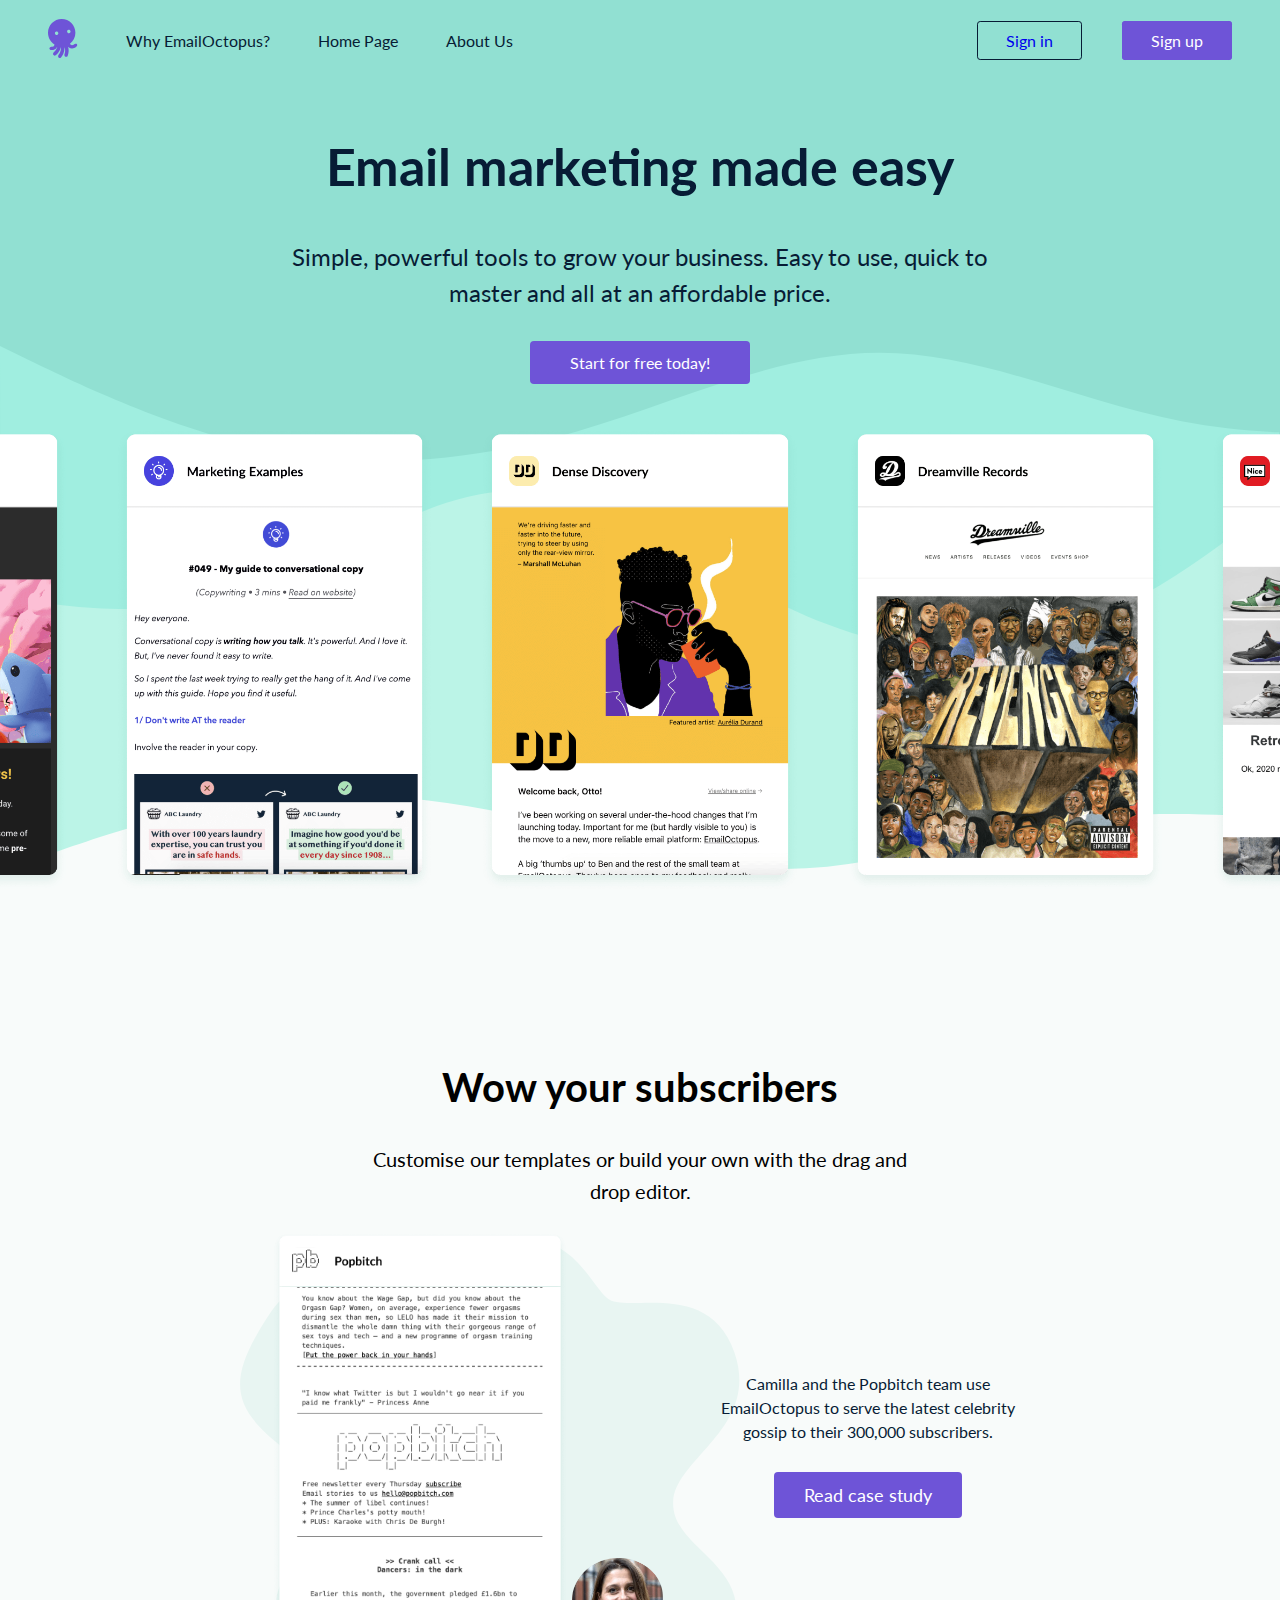
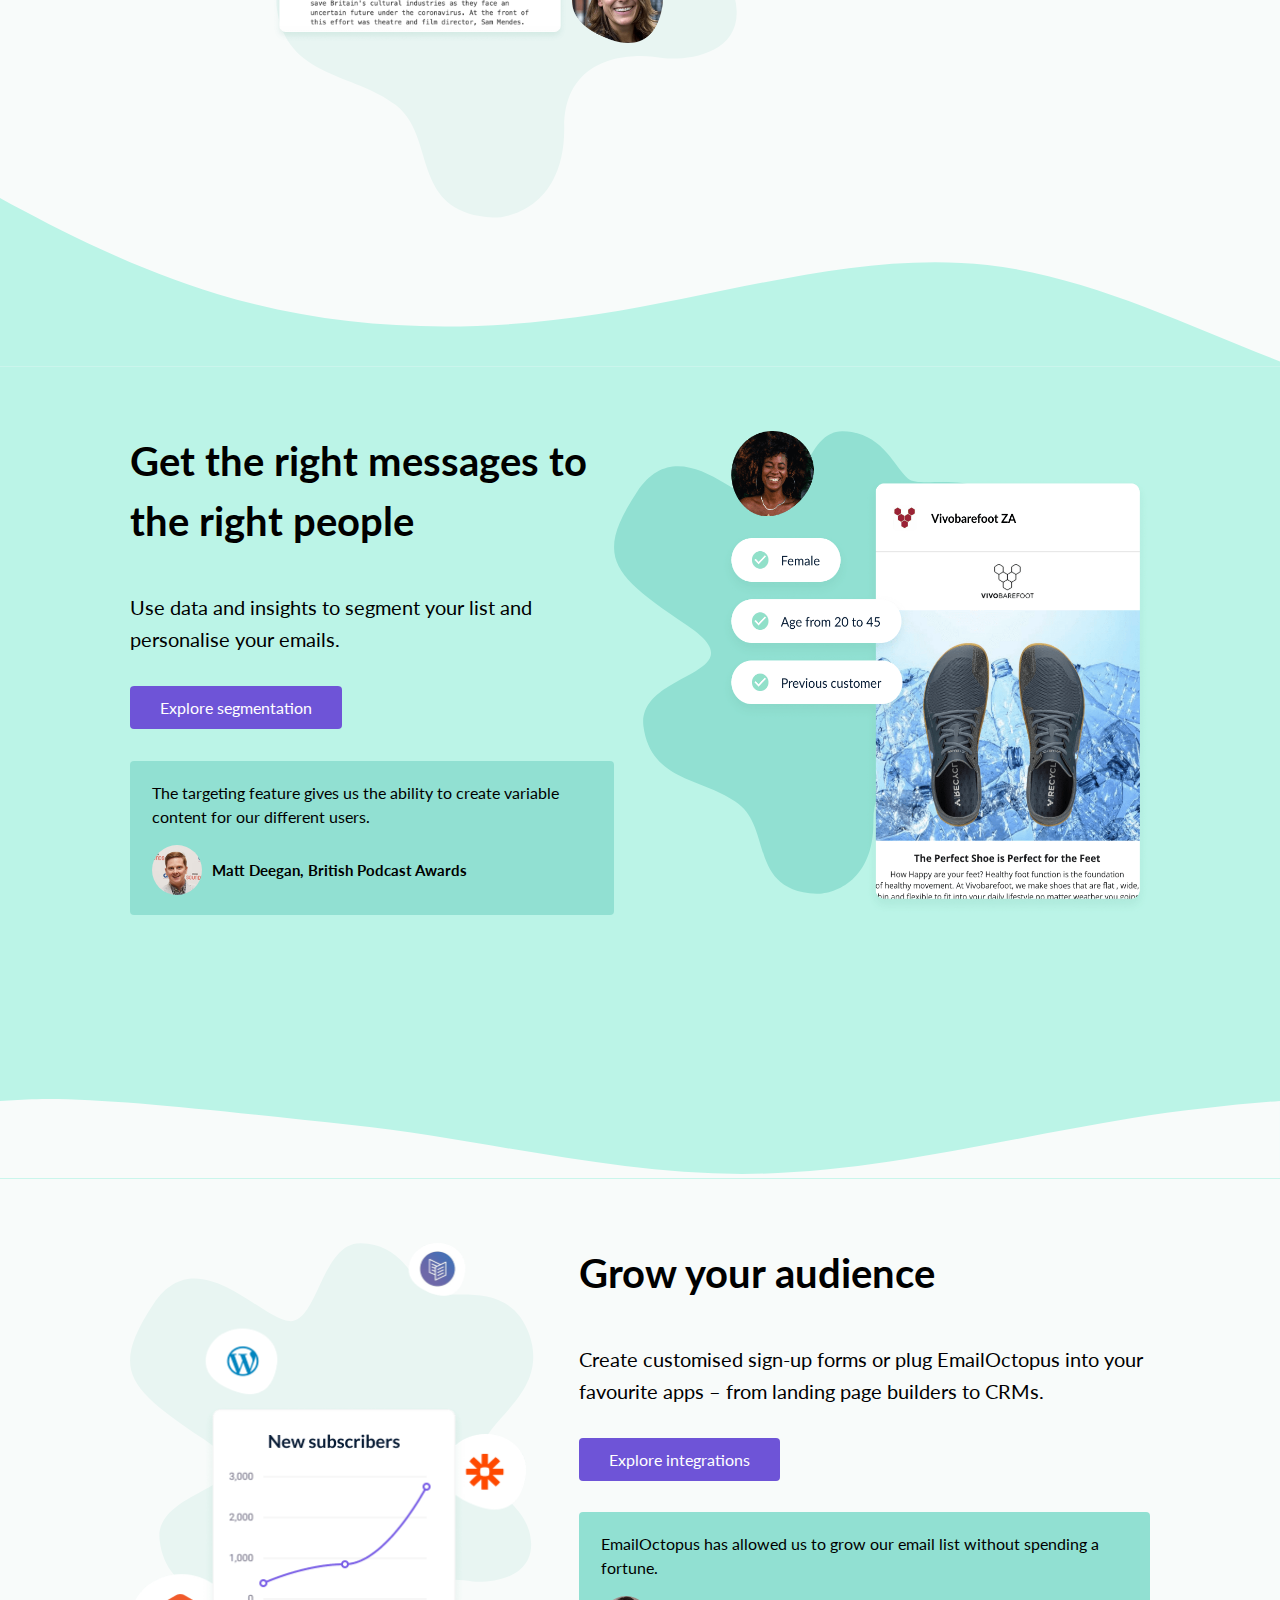
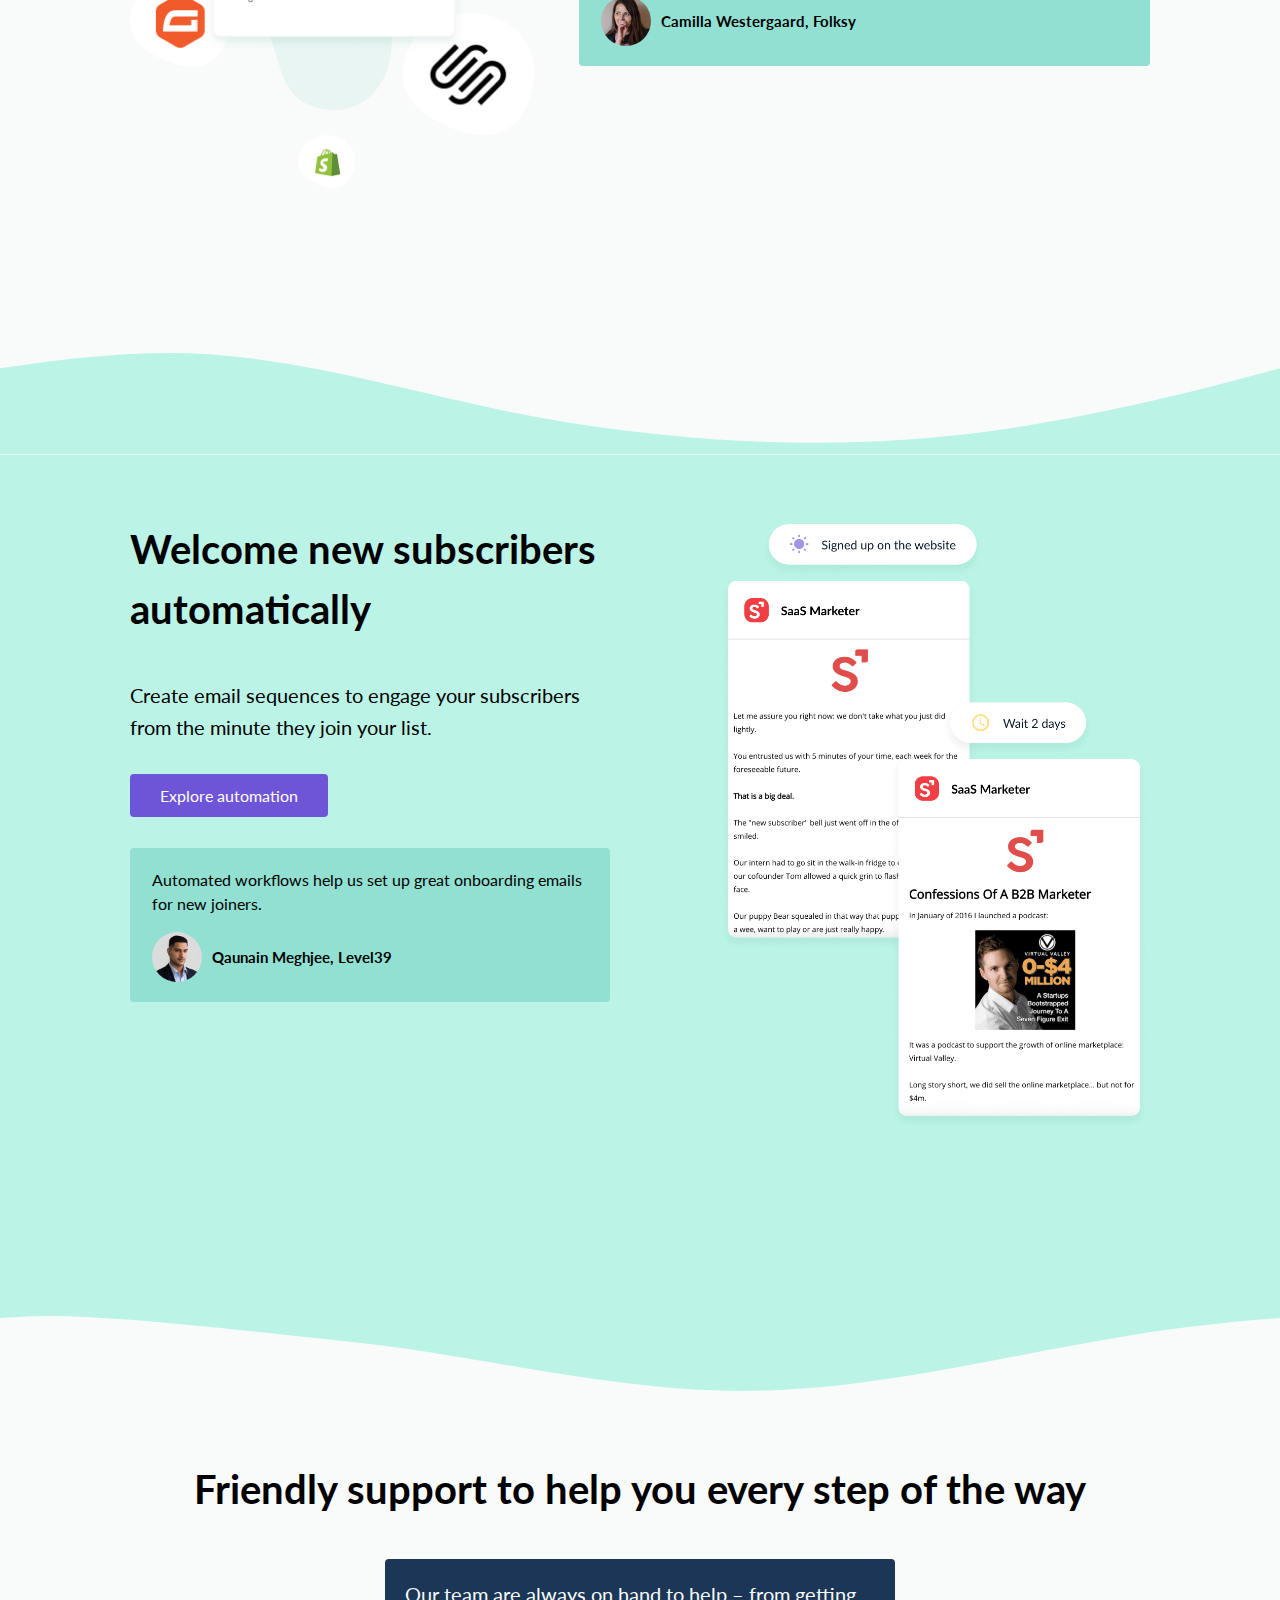
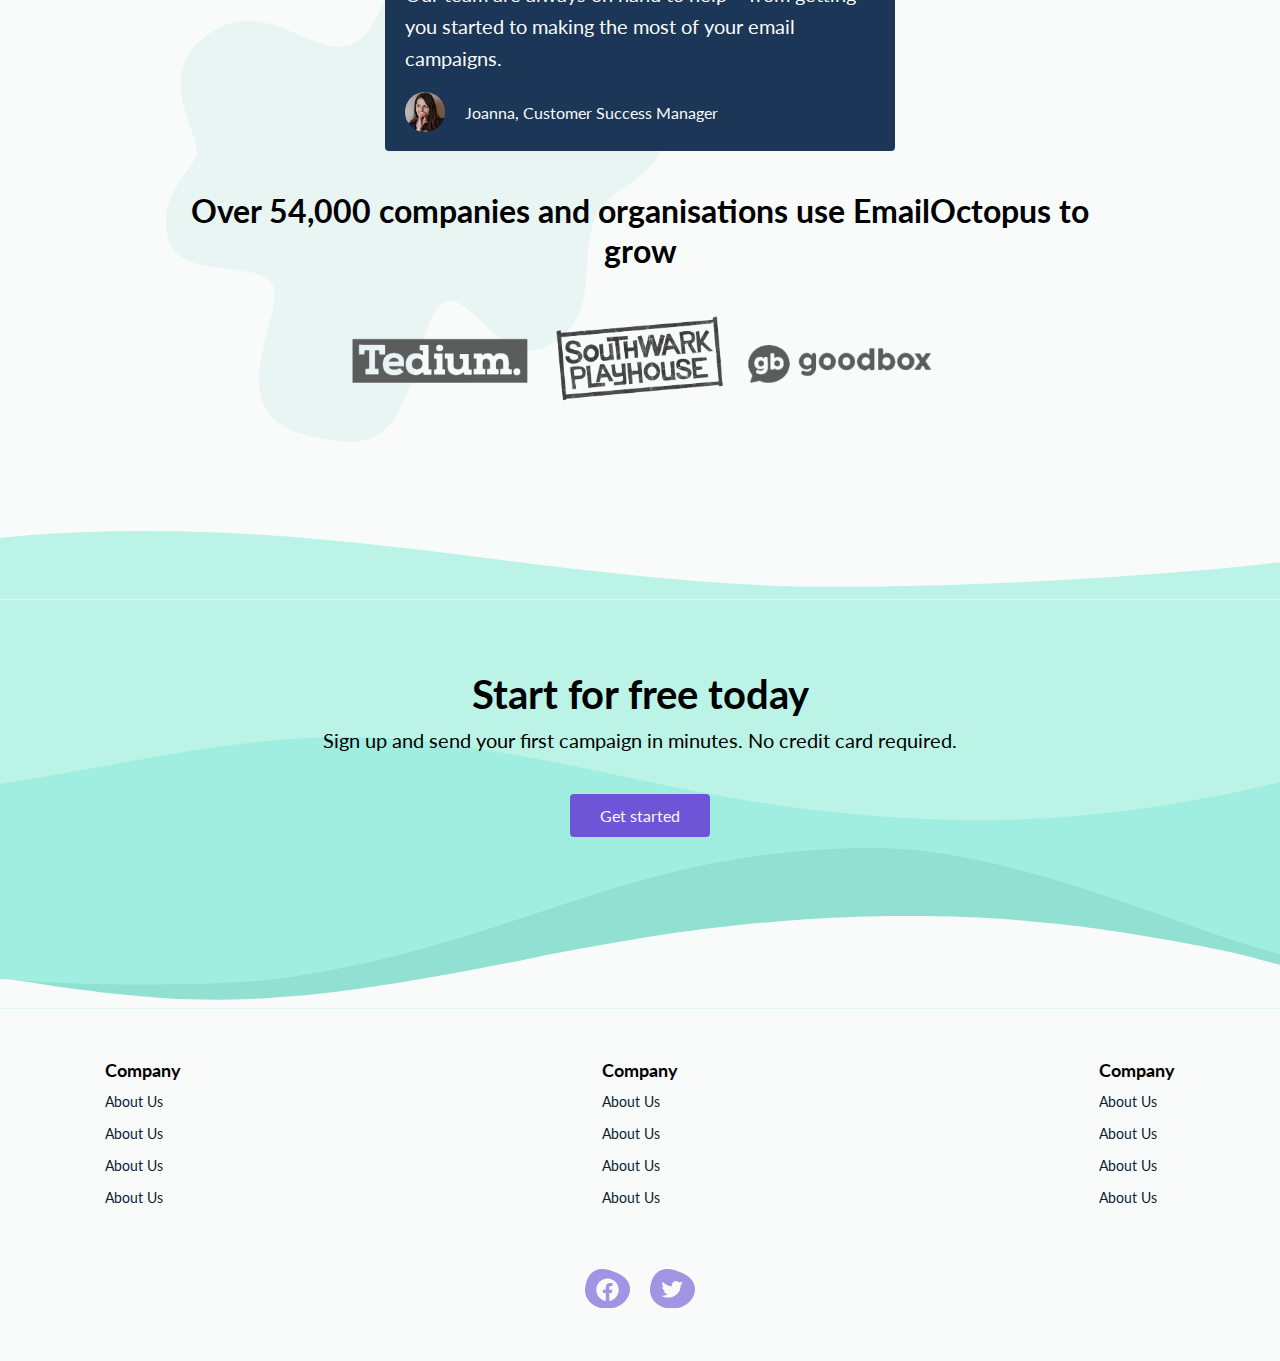
==== commit 716c03e6: "added About Page" ====
--- a/index.html
+++ b/index.html
@@ -23,10 +23,10 @@
                     <a href="#">Why EmailOctopus?</a>
                 </li>
                 <li>
-                    <a href="#">Pricing</a>
-                </li>
-                <li>
-                    <a href="#">Resources</a>
+                    <a href="index.html">Home Page</a>
+                </li>
+                <li>
+                    <a href="aboutUs.html">About Us</a>
                 </li>
             </div>
             <div class="link-bar-right">
--- a/assets/css/main.css
+++ b/assets/css/main.css
@@ -11,13 +11,13 @@
 
 body {
   font-family: 'Lato', sans-serif;
-  overflow-x: hidden;
 }
 
 .header-container {
-  position: -webkit-sticky;
-  position: sticky;
+  position: fixed;
   top: 0;
+  left: 0;
+  right: 0;
   max-width: 100%;
   z-index: 200;
   background-color: #91e0d2;
@@ -26,7 +26,7 @@
   display: -webkit-box;
   display: -ms-flexbox;
   display: flex;
-  height: 100px;
+  height: 80px;
   -webkit-box-align: center;
       -ms-flex-align: center;
           align-items: center;
@@ -43,7 +43,7 @@
 
 .header-container .header-bar {
   width: 100%;
-  height: 100px;
+  height: 80px;
   display: -webkit-box;
   display: -ms-flexbox;
   display: flex;
@@ -59,7 +59,7 @@
   display: -webkit-box;
   display: -ms-flexbox;
   display: flex;
-  height: 100px;
+  height: 80px;
   -webkit-box-align: center;
       -ms-flex-align: center;
           align-items: center;
@@ -122,6 +122,7 @@
   background-color: #91e0d2;
   padding-top: 55px;
   overflow: hidden;
+  margin-top: 80px;
 }
 
 .main-container .top-section {
@@ -172,13 +173,28 @@
 }
 
 .main-container .card-section .card-container svg {
+  width: 100%;
   position: absolute;
   bottom: 0;
 }
 
+.main-container .card-section .card-container svg:nth-child(1) {
+  height: 589px;
+}
+
+.main-container .card-section .card-container svg:nth-child(2) {
+  height: 444px;
+}
+
+.main-container .card-section .card-container svg:nth-child(3) {
+  height: 140px;
+}
+
 .main-container .card-section .card-container .img-container {
   position: absolute;
   bottom: 0;
+  right: 0;
+  left: 0;
   z-index: 1;
   height: 550px;
   max-width: 100%;
@@ -188,6 +204,10 @@
   -webkit-box-pack: center;
       -ms-flex-pack: center;
           justify-content: center;
+  -webkit-box-orient: horizontal;
+  -webkit-box-direction: normal;
+      -ms-flex-direction: row;
+          flex-direction: row;
   -webkit-box-align: center;
       -ms-flex-align: center;
           align-items: center;
@@ -301,7 +321,8 @@
 .main-container .cv-template-container .svg-section svg {
   position: absolute;
   bottom: 0;
-  width: 1500px;
+  width: 100%;
+  z-index: 50;
 }
 
 .main-container .cv-template-container .template-section {
@@ -415,7 +436,7 @@
 .main-container .cv-template-container .svg-bottom-section svg {
   position: absolute;
   bottom: 0;
-  width: 1500px;
+  width: 100%;
 }
 
 .main-container .cv-features-container {
@@ -530,7 +551,7 @@
 .main-container .bottom-section .svg-box > svg {
   position: absolute;
   bottom: 0;
-  width: 1500px;
+  width: 100%;
 }
 
 .main-container .bottom-section .bottom-container {
@@ -677,7 +698,7 @@
 .main-container .cv-prepare-container .svg-container svg {
   position: absolute;
   bottom: 0;
-  width: 1500px;
+  width: 100%;
 }
 
 .main-container .cv-prepare-container .svg-container svg:nth-child(3) {
@@ -690,7 +711,7 @@
 
 .footer-container .footer-box {
   max-width: 1100px;
-  height: 300px;
+  height: 250px;
   margin: 0 auto;
   display: -webkit-box;
   display: -ms-flexbox;
@@ -724,13 +745,13 @@
 }
 
 .footer-container .social-media {
-  height: 100px;
   display: -webkit-box;
   display: -ms-flexbox;
   display: flex;
   -webkit-box-pack: center;
       -ms-flex-pack: center;
           justify-content: center;
+  padding-bottom: 40px;
 }
 
 .footer-container .social-media svg {
@@ -752,6 +773,13 @@
   }
   .main-container {
     padding-top: 40px;
+    margin-top: 64px;
+  }
+  .main-container .cv-template-container .svg-section svg {
+    width: 1500px;
+  }
+  .main-container .cv-template-container .svg-bottom-section svg {
+    width: 1500px;
   }
   .main-container .top-section .cv-description {
     grid-gap: 35px;
@@ -763,7 +791,13 @@
     font-size: 1.3rem;
   }
   .main-container .card-section .card-container svg {
-    width: 150%;
+    width: 1500px;
+  }
+  .main-container .bottom-section .svg-box > svg {
+    width: 1500px;
+  }
+  .main-container .cv-prepare-container .svg-container svg {
+    width: 1500px;
   }
 }
 
@@ -778,9 +812,9 @@
     right: 0;
     top: 64px;
     width: 55%;
-    padding: 60px 5px;
+    padding: 48px 5px;
     background-color: #e8f5f2;
-    height: 92vh;
+    height: calc(100vh - 64px);
     z-index: 250;
     display: -webkit-box;
     display: -ms-flexbox;
@@ -804,19 +838,21 @@
     -webkit-box-direction: normal;
         -ms-flex-direction: column;
             flex-direction: column;
+    height: 0px;
   }
   .header-container .header-bar .link-bar-right {
     display: -webkit-box;
     display: -ms-flexbox;
     display: flex;
-    grid-gap: 60px;
+    grid-gap: 48px;
     -webkit-box-orient: vertical;
     -webkit-box-direction: normal;
         -ms-flex-direction: column;
             flex-direction: column;
+    margin-bottom: 10px;
   }
   .header-container .header-bar .link-bar-right li a {
-    padding: 10px 50px;
+    padding: 10px 60px;
   }
   .header-container .link-bar-active {
     -webkit-transform: translateX(0%);
@@ -827,9 +863,6 @@
   }
   .main-container {
     padding-top: 16px;
-  }
-  .main-container .card-section .card-container svg {
-    width: 220%;
   }
   .main-container .card-section .card-container .img-container {
     height: 450px;
@@ -885,9 +918,6 @@
 }
 
 @media (max-width: 640px) {
-  .main-container .card-section .card-container svg {
-    width: 300%;
-  }
   .main-container .middle-section .title-box {
     padding: 0 5px;
   }
@@ -951,4 +981,279 @@
   -webkit-transform: rotate(45deg) translate(-5px, -6px);
           transform: rotate(45deg) translate(-5px, -6px);
 }
+
+.main-bar {
+  margin-top: 80px;
+  background-color: #f8fbfa;
+}
+
+.main-bar .top-section {
+  position: relative;
+  background-color: #91e0d2;
+}
+
+.main-bar .top-section .title-container {
+  max-width: 800px;
+  margin: 0 auto;
+  padding: 64px 15px;
+  padding-bottom: 128px;
+  text-align: center;
+}
+
+.main-bar .top-section .title-container h3 {
+  font-size: 52px;
+  line-height: 64px;
+  color: #071c35;
+  font-weight: 700;
+}
+
+.main-bar .top-section svg {
+  position: absolute;
+  bottom: 0;
+  width: 100%;
+  height: 80px;
+}
+
+.main-bar .our-story-container {
+  background-color: #f8fbfa;
+}
+
+.main-bar .our-story-container .our-story-box {
+  max-width: 1100px;
+  margin: 0 auto;
+  padding: 64px 15px;
+  display: -webkit-box;
+  display: -ms-flexbox;
+  display: flex;
+  -webkit-box-pack: justify;
+      -ms-flex-pack: justify;
+          justify-content: space-between;
+  grid-gap: 30px;
+}
+
+.main-bar .our-story-container .our-story-box .left-bar h3 {
+  font-size: 40px;
+  line-height: 60px;
+  color: #071c35;
+  font-weight: 700;
+  margin-bottom: 24px;
+}
+
+.main-bar .our-story-container .our-story-box .left-bar p {
+  font-size: 20px;
+  line-height: 32px;
+  margin-bottom: 24px;
+}
+
+.main-bar .our-story-container .our-story-box .right-bar img {
+  width: 400px;
+  height: 300px;
+  border-radius: 0.25rem;
+}
+
+.main-bar .our-doing-container {
+  background-color: #bbf4e7;
+  position: relative;
+}
+
+.main-bar .our-doing-container .our-doing {
+  max-width: 1100px;
+  margin: 0 auto;
+  padding: 64px 15px;
+  display: -webkit-box;
+  display: -ms-flexbox;
+  display: flex;
+  -webkit-box-pack: justify;
+      -ms-flex-pack: justify;
+          justify-content: space-between;
+  text-align: center;
+  grid-gap: 30px;
+}
+
+.main-bar .our-doing-container .our-doing h3 {
+  font-size: 19.2px;
+  line-height: 28.8px;
+  margin-bottom: 0.5rem;
+  font-weight: 700;
+  color: #071c35;
+}
+
+.main-bar .our-doing-container .our-doing p {
+  margin-bottom: 1.5rem;
+  line-height: 1.5;
+  max-width: 250px;
+}
+
+.main-bar .our-doing-container .our-doing svg {
+  height: 106px;
+  width: 99px;
+}
+
+.main-bar .our-doing-container > svg {
+  width: 100%;
+  height: 30px;
+}
+
+.main-bar .our-doing-container > svg:first-child {
+  background-color: #f8fbfa;
+}
+
+.main-bar .our-doing-container > svg:last-child {
+  background-color: #bbf4e7;
+  position: absolute;
+  bottom: 0;
+}
+
+.main-bar .join-team-container {
+  position: relative;
+}
+
+.main-bar .join-team-container svg {
+  position: absolute;
+  bottom: 0;
+}
+
+.main-bar .join-team-container .join-team-box {
+  padding: 64px 15px;
+  max-width: 1100px;
+  margin: 0 auto;
+  display: -webkit-box;
+  display: -ms-flexbox;
+  display: flex;
+  -webkit-box-orient: vertical;
+  -webkit-box-direction: normal;
+      -ms-flex-direction: column;
+          flex-direction: column;
+  -webkit-box-align: center;
+      -ms-flex-align: center;
+          align-items: center;
+}
+
+.main-bar .join-team-container .join-team-box h3 {
+  font-size: 40px;
+  line-height: 60px;
+  font-weight: 700;
+  margin-bottom: 64px;
+}
+
+.main-bar .join-team-container .join-team-box img {
+  background-color: #cfe7e1;
+  border-radius: 48%;
+  max-width: 100%;
+  margin-bottom: 64px;
+}
+
+.main-bar .join-team-container .join-team-box p {
+  border-left: 4px solid #91e0d2;
+  padding-left: 15px;
+  font-size: 1.3rem;
+  max-width: 500px;
+  line-height: 1.5;
+  margin-bottom: 64px;
+}
+
+.main-bar .know-more-container {
+  background-color: #bbf4e7;
+}
+
+.main-bar .know-more-container .know-more-box {
+  position: relative;
+  height: 400px;
+  z-index: 50;
+  max-width: 940px;
+  padding: 64px 15px;
+  margin: 0 auto;
+  text-align: center;
+}
+
+.main-bar .know-more-container .know-more-box h3 {
+  font-size: 40px;
+  line-height: 60px;
+  font-weight: 700;
+}
+
+.main-bar .know-more-container .know-more-box p {
+  font-size: 20px;
+  line-height: 32px;
+  margin-bottom: 50px;
+}
+
+.main-bar .know-more-container .know-more-box a {
+  padding: 12px 30px;
+  background-color: #6e54d7;
+  border-radius: 0.25rem;
+  color: #f8fbfa;
+  -webkit-transition: all 0.3s ease;
+  transition: all 0.3s ease;
+}
+
+.main-bar .know-more-container .know-more-box a:hover {
+  background-color: #1b3656;
+}
+
+.main-bar .know-more-container .svg-container {
+  position: relative;
+}
+
+.main-bar .know-more-container .svg-container svg {
+  position: absolute;
+  bottom: 0;
+  width: 100%;
+}
+
+.main-bar .know-more-container .svg-container svg:first-child {
+  height: 189px;
+}
+
+.main-bar .know-more-container .svg-container svg:nth-child(2) {
+  height: 121px;
+}
+
+.main-bar .know-more-container .svg-container svg:nth-child(3) {
+  bottom: -1px;
+  height: 50px;
+}
+
+@media (max-width: 1024px) {
+  .main-bar {
+    margin-top: 64px;
+  }
+  .main-bar .top-section .title-container h3 {
+    font-size: 42px;
+    line-height: 50px;
+  }
+}
+
+@media (max-width: 870px) {
+  .main-bar .our-story-container .our-story-box {
+    display: block;
+  }
+  .main-bar .our-story-container .our-story-box .left-bar {
+    margin-bottom: 50px;
+  }
+  .main-bar .our-story-container .our-story-box .right-bar img {
+    width: 100%;
+  }
+  .main-bar .our-doing-container .our-doing {
+    -webkit-box-orient: vertical;
+    -webkit-box-direction: normal;
+        -ms-flex-direction: column;
+            flex-direction: column;
+    -webkit-box-align: center;
+        -ms-flex-align: center;
+            align-items: center;
+  }
+  .main-bar .join-team-container .join-team-box h3 {
+    font-size: 32px;
+  }
+  .main-bar .join-team-container .join-team-box p {
+    font-size: 18px;
+  }
+  .main-bar .know-more-container .know-more-box h3 {
+    font-size: 32px;
+  }
+  .main-bar .know-more-container .know-more-box p {
+    font-size: 18px;
+  }
+}
 /*# sourceMappingURL=main.css.map */